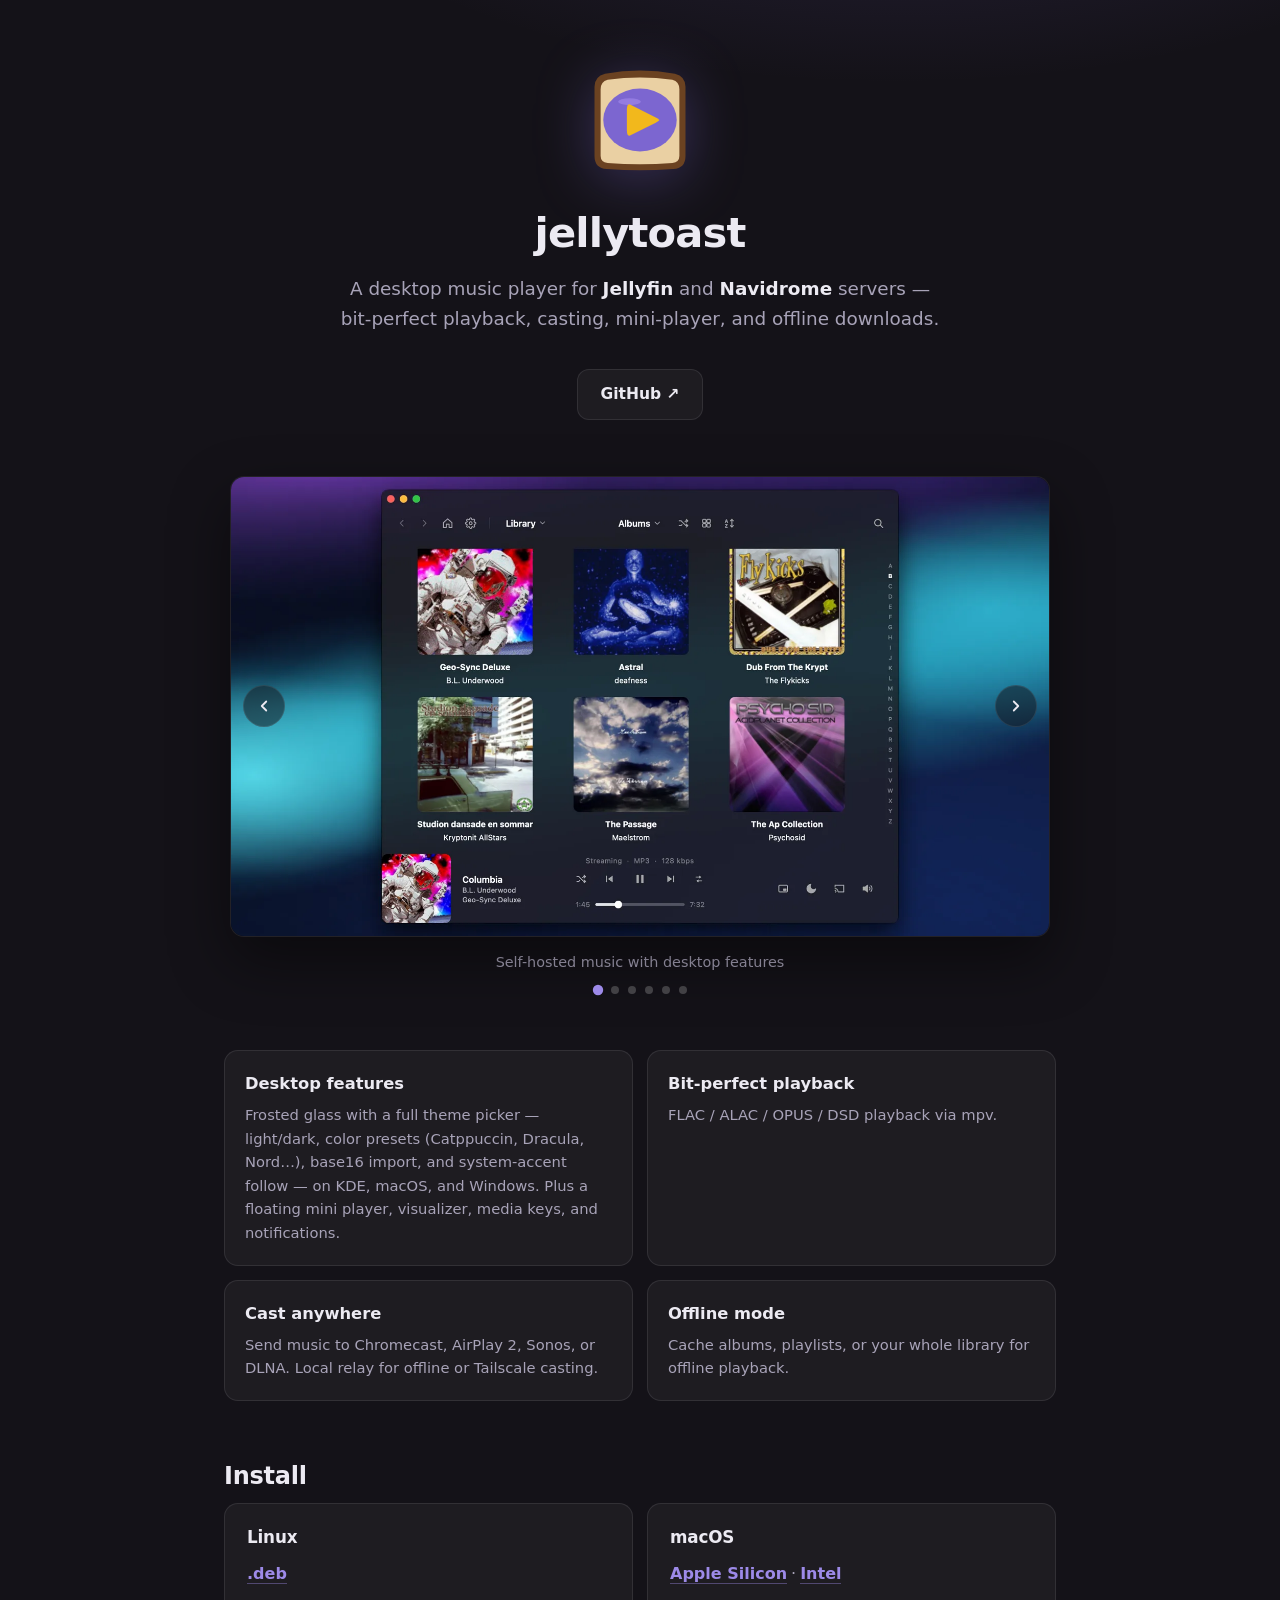
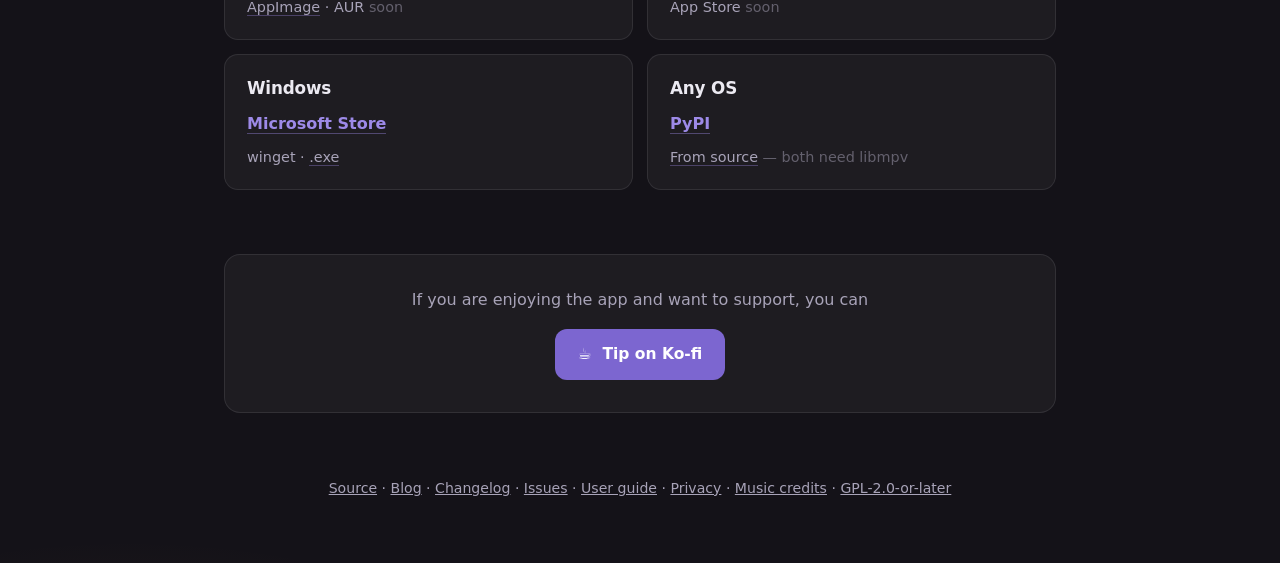
==== jellytoast/index.html @ a0a75c68 "jellytoast carousel: rights-clean 0.1.8 screenshot set Replaces the old real-album-cover shots (the " ====
<!doctype html>
<html lang="en">
<head>
<meta charset="utf-8">
<meta name="viewport" content="width=device-width, initial-scale=1">
<title>jellytoast — a desktop music player for Jellyfin and Navidrome servers</title>
<meta name="description" content="A desktop music player for Jellyfin and Navidrome servers. Bit-perfect playback, casting, mini-player, offline downloads. Linux &amp; Windows. Free &amp; open source.">
<meta property="og:title" content="jellytoast">
<meta property="og:description" content="A desktop music player for Jellyfin and Navidrome servers. Linux &amp; Windows.">
<meta property="og:type" content="website">
<meta property="og:url" content="https://wolfgangwarehaus.com/jellytoast/">
<meta property="og:image" content="https://wolfgangwarehaus.com/jellytoast/now-playing.webp">
<link rel="icon" href="jellytoast.svg" type="image/svg+xml">
<style>
  :root {
    --jelly: #7C66D0;
    --jelly-bright: #9D8AE8;
    --crust: #6B4221;
    --bread: #EAD0A3;
    --bg: #141218;
    --panel: rgba(255,255,255,0.045);
    --panel-border: rgba(255,255,255,0.09);
    --text: #ECEAF2;
    --dim: #A8A3B8;
  }
  * { margin: 0; padding: 0; box-sizing: border-box; }
  body {
    background:
      radial-gradient(1100px 500px at 70% -10%, rgba(124,102,208,0.22), transparent 60%),
      radial-gradient(800px 400px at 10% 110%, rgba(224,164,76,0.10), transparent 60%),
      var(--bg);
    color: var(--text);
    font: 16px/1.6 system-ui, -apple-system, "Segoe UI", Roboto, sans-serif;
    min-height: 100vh;
  }
  .wrap { max-width: 880px; margin: 0 auto; padding: 64px 24px; }
  header { text-align: center; margin-bottom: 56px; }
  header img { width: 112px; height: 112px; filter: drop-shadow(0 8px 28px rgba(124,102,208,0.35)); }
  h1 { font-size: 2.6rem; letter-spacing: -0.02em; margin: 16px 0 8px; }
  .tagline { color: var(--dim); font-size: 1.15rem; max-width: 600px; margin: 0 auto; }
  .tagline b { color: var(--text); font-weight: 600; }

  .dl { display: flex; flex-wrap: wrap; gap: 12px; justify-content: center; margin: 36px 0 10px; }
  .btn {
    display: inline-flex; align-items: center; gap: 8px;
    padding: 12px 22px; border-radius: 12px; text-decoration: none;
    font-weight: 600; font-size: 0.97rem;
    background: var(--panel); border: 1px solid var(--panel-border); color: var(--text);
    transition: border-color .15s, background .15s, transform .15s;
  }
  .btn:hover { border-color: var(--jelly-bright); background: rgba(124,102,208,0.14); transform: translateY(-1px); }
  .btn.primary { background: var(--jelly); border-color: transparent; color: #fff; }
  .btn.primary:hover { background: var(--jelly-bright); }

  /* Screenshot carousel */
  .carousel { margin: 48px auto 0; max-width: 820px; }
  .frame {
    position: relative; width: 100%; aspect-ratio: 16 / 9;
    border-radius: 14px; overflow: hidden; background: #0d0b11;
    border: 1px solid var(--panel-border); box-shadow: 0 24px 60px rgba(0,0,0,0.45);
  }
  .slide {
    position: absolute; inset: 0; width: 100%; height: 100%;
    object-fit: cover; display: block; opacity: 0;
    transition: opacity .5s ease; pointer-events: none;
  }
  .slide.active { opacity: 1; }
  .nav {
    position: absolute; top: 50%; transform: translateY(-50%); z-index: 2;
    width: 42px; height: 42px; border-radius: 50%; cursor: pointer;
    display: flex; align-items: center; justify-content: center;
    font-size: 1.45rem; line-height: 1; color: var(--text); user-select: none;
    background: rgba(20,18,24,0.5); border: 1px solid var(--panel-border);
    backdrop-filter: blur(8px); -webkit-backdrop-filter: blur(8px);
    transition: background .15s, border-color .15s;
  }
  .nav:hover { background: rgba(124,102,208,0.55); border-color: var(--jelly-bright); }
  .nav.prev { left: 12px; }
  .nav.next { right: 12px; }
  /* Geometric SVG chevron — centers perfectly in the circle, unlike the
     ‹ › glyphs whose ink sits off-center in most fonts. display:block drops
     the inline-SVG baseline gap so flex centering is exact. */
  .nav svg { display: block; }
  .caption { text-align: center; color: var(--dim); font-size: 0.9rem; margin-top: 14px; min-height: 1.3em; }
  .dots { display: flex; gap: 9px; justify-content: center; margin-top: 12px; }
  .dot {
    width: 8px; height: 8px; padding: 0; border: 0; border-radius: 50%; cursor: pointer;
    background: rgba(255,255,255,0.22); transition: background .15s, transform .15s;
  }
  .dot:hover { background: rgba(255,255,255,0.42); }
  .dot.active { background: var(--jelly-bright); transform: scale(1.3); }

  .grid { display: grid; grid-template-columns: 1fr 1fr; gap: 14px; margin: 56px 0; }
  .card { background: var(--panel); border: 1px solid var(--panel-border); border-radius: 14px; padding: 20px; }
  .card h3 { font-size: 1.02rem; margin-bottom: 6px; }
  .card p { color: var(--dim); font-size: 0.92rem; }

  /* Install — platform sections, each an accent-dot bullet list */
  .install h3 { font-size: 1.08rem; margin: 30px 0 10px; letter-spacing: -0.01em; }
  .install ul { list-style: none; display: flex; flex-direction: column; gap: 10px; }
  .install li { position: relative; padding-left: 18px; color: var(--dim); font-size: 0.95rem; }
  .install li::before {
    content: ""; position: absolute; left: 2px; top: 0.62em;
    width: 5px; height: 5px; border-radius: 50%; background: var(--jelly-bright);
  }
  .install li b { color: var(--text); font-weight: 600; }
  .install a { color: var(--jelly-bright); text-decoration: none;
    border-bottom: 1px solid rgba(157,138,232,0.4); }
  .install a:hover { border-bottom-color: var(--jelly-bright); }
  /* Install — platform cards, cohesive with the feature grid above */
  .install-grid { display: grid; grid-template-columns: 1fr 1fr; gap: 14px; margin: 8px 0 0; }
  .icard { background: var(--panel); border: 1px solid var(--panel-border);
    border-radius: 14px; padding: 20px 22px; }
  .icard h3 { font-size: 1.05rem; font-weight: 700; color: var(--text);
    margin: 0 0 10px; letter-spacing: -0.01em; }
  .icard .idl { font-size: 1.0rem; font-weight: 600; }
  .icard .idl a { color: var(--jelly-bright); text-decoration: none; }
  .icard .idl a:hover { text-decoration: underline; }
  .icard .idl .sep { color: var(--dim); font-weight: 400; margin: 0 4px; }
  .icard .ialt { margin: 9px 0 0; color: var(--dim); font-size: 0.9rem; }
  .icard .ialt a { color: var(--dim); text-decoration: none;
    border-bottom: 1px solid rgba(157,138,232,0.35); }
  .icard .ialt a:hover { color: var(--text); }
  .icard .muted { opacity: 0.5; }
  @media (max-width: 560px) { .install-grid { grid-template-columns: 1fr; } }
  code {
    background: rgba(255,255,255,0.07); border-radius: 6px; padding: 2px 7px;
    font: 0.88em ui-monospace, "Cascadia Code", monospace; color: var(--jelly-bright);
  }
  h2 { font-size: 1.5rem; margin: 56px 0 8px; letter-spacing: -0.01em; }

  .kofi { text-align: center; margin: 64px 0 0; padding: 32px; background: var(--panel);
          border: 1px solid var(--panel-border); border-radius: 16px; }
  .kofi p { color: var(--dim); margin-bottom: 16px; }

  footer { margin-top: 64px; text-align: center; color: var(--dim); font-size: 0.88rem; }
  footer a { color: var(--dim); }
  footer a:hover { color: var(--text); }

  @media (max-width: 560px) {
    .grid { grid-template-columns: 1fr; }
    .nav { width: 36px; height: 36px; font-size: 1.25rem; }
    /* Let the long, unbreakable apt command wrap instead of pushing the
       page wider than the phone viewport. */
    .install code { overflow-wrap: anywhere; }
  }
</style>
</head>
<body>
<div class="wrap">

  <header>
    <img src="jellytoast.svg" alt="jellytoast logo — toast with a jelly blob">
    <h1>jellytoast</h1>
    <p class="tagline">A desktop music player for <b>Jellyfin</b> and
    <b>Navidrome</b> servers —<br>bit-perfect playback, casting, mini-player,
    and offline downloads.</p>

    <div class="dl">
      <a class="btn" href="https://github.com/wolfgangwarehaus/jellytoast">GitHub&nbsp;↗</a>
    </div>
  </header>

  <div class="carousel" id="shots" aria-roledescription="carousel" aria-label="jellytoast screenshots">
    <div class="frame">
      <img class="slide active" src="library.webp"         width="1600" height="1000" alt="Music library — album grid over frosted glass with an A–Z jump rail">
      <img class="slide"         src="now-playing.webp"     width="1600" height="1000" alt="Now Playing view — album art, track list and live visualizer">
      <img class="slide"         src="theme-picker.webp"    width="1600" height="1000" alt="Theme picker — built-in color families with live palette previews">
      <img class="slide"         src="smart-playlists.webp" width="1600" height="1000" alt="Smart playlist editor — rules with a live match preview">
      <img class="slide"         src="cast.webp"            width="1600" height="1000" alt="Cast menu — Chromecast, AirPlay, DLNA and Sonos receivers">
      <img class="slide"         src="mini-expanded.webp"   width="1600" height="1000" alt="Floating mini player — album-art view">
      <button class="nav prev" type="button" aria-label="Previous screenshot"><svg viewBox="0 0 24 24" width="18" height="18" fill="none" stroke="currentColor" stroke-width="2.4" stroke-linecap="round" stroke-linejoin="round" aria-hidden="true"><polyline points="15 18 9 12 15 6"/></svg></button>
      <button class="nav next" type="button" aria-label="Next screenshot"><svg viewBox="0 0 24 24" width="18" height="18" fill="none" stroke="currentColor" stroke-width="2.4" stroke-linecap="round" stroke-linejoin="round" aria-hidden="true"><polyline points="9 18 15 12 9 6"/></svg></button>
    </div>
    <p class="caption" id="cap">Self-hosted music with desktop features</p>
    <div class="dots" id="dots" role="tablist" aria-label="Choose screenshot"></div>
  </div>

  <div class="grid">
    <div class="card"><h3>Desktop features</h3>
      <p>Frosted glass with a full theme picker &mdash; light/dark, color presets (Catppuccin, Dracula, Nord&hellip;), base16 import, and system-accent follow &mdash; on KDE, macOS, and Windows. Plus a floating mini player, visualizer, media keys, and notifications.</p></div>
    <div class="card"><h3>Bit-perfect playback</h3>
      <p>FLAC / ALAC / OPUS / DSD playback via mpv.</p></div>
    <div class="card"><h3>Cast anywhere</h3>
      <p>Send music to Chromecast, AirPlay&nbsp;2, Sonos, or DLNA. Local relay for offline or Tailscale casting.</p></div>
    <div class="card"><h3>Offline mode</h3>
      <p>Cache albums, playlists, or your whole library for offline playback.</p></div>
  </div>

  <h2>Install</h2>
  <div class="install">
    <div class="install-grid">
      <div class="icard">
        <h3>Linux</h3>
        <div class="idl"><a id="dl-deb2" href="https://github.com/wolfgangwarehaus/jellytoast/releases/latest">.deb</a></div>
        <p class="ialt"><a id="dl-appimage" href="https://github.com/wolfgangwarehaus/jellytoast/releases/latest">AppImage</a> · AUR <span class="muted">soon</span></p>
      </div>
      <div class="icard">
        <h3>macOS</h3>
        <div class="idl"><a id="dl-dmg" href="https://github.com/wolfgangwarehaus/jellytoast/releases/latest">Apple Silicon</a><span class="sep">·</span><a href="https://github.com/wolfgangwarehaus/jellytoast/releases/latest">Intel</a></div>
        <p class="ialt">App Store <span class="muted">soon</span></p>
      </div>
      <div class="icard">
        <h3>Windows</h3>
        <div class="idl"><a href="https://apps.microsoft.com/detail/9PNLTPXGHN79">Microsoft Store</a></div>
        <p class="ialt">winget · <a id="dl-win2" href="https://github.com/wolfgangwarehaus/jellytoast/releases/latest">.exe</a></p>
      </div>
      <div class="icard">
        <h3>Any OS</h3>
        <div class="idl"><a href="https://pypi.org/project/jellytoast/">PyPI</a></div>
        <p class="ialt"><a href="https://github.com/wolfgangwarehaus/jellytoast">From source</a> <span class="muted">— both need libmpv</span></p>
      </div>
    </div>
  </div>

  <div class="kofi">
    <p>If you are enjoying the app and want to support, you can</p>
    <a class="btn primary" href="https://ko-fi.com/wolfgangwarehaus">☕&nbsp; Tip on Ko-fi</a>
  </div>

  <footer>
    <a href="https://github.com/wolfgangwarehaus/jellytoast">Source</a> ·
    <a href="blog/">Blog</a> ·
    <a href="https://github.com/wolfgangwarehaus/jellytoast/blob/main/CHANGELOG.md">Changelog</a> ·
    <a href="https://github.com/wolfgangwarehaus/jellytoast/issues">Issues</a> ·
    <a href="https://github.com/wolfgangwarehaus/jellytoast/blob/main/docs/user_guide.md">User guide</a> ·
    <a href="privacy.html">Privacy</a> ·
    <a href="credits.html">Music credits</a> ·
    <a href="https://github.com/wolfgangwarehaus/jellytoast/blob/main/LICENSE">GPL-2.0-or-later</a>
  </footer>
</div>

<script>
  // Screenshot carousel: crossfade slides, prev/next + dots, autoplay
  // (paused on hover). Degrades to the first slide if JS is disabled.
  (function () {
    const root = document.getElementById("shots");
    if (!root) return;
    const slides = Array.prototype.slice.call(root.querySelectorAll(".slide"));
    const dotsBox = document.getElementById("dots");
    const cap = document.getElementById("cap");
    const captions = [
      "Self-hosted music with desktop features",
      "Now playing — live visualizer",
      "Themes — Catppuccin to Tokyo Night, or bring your own",
      "Smart playlists with live preview",
      "Cast to Chromecast, AirPlay 2, DLNA & Sonos",
      "Mini player — album-art view",
    ];
    let i = 0, timer;
    const dots = slides.map(function (_, n) {
      const b = document.createElement("button");
      b.className = "dot" + (n === 0 ? " active" : "");
      b.type = "button";
      b.setAttribute("aria-label", "Screenshot " + (n + 1));
      b.addEventListener("click", function () { show(n); restart(); });
      dotsBox.appendChild(b);
      return b;
    });
    function show(n) {
      i = (n + slides.length) % slides.length;
      slides.forEach(function (s, k) { s.classList.toggle("active", k === i); });
      dots.forEach(function (d, k) { d.classList.toggle("active", k === i); });
      cap.textContent = captions[i] || "";
    }
    function restart() { clearInterval(timer); timer = setInterval(function () { show(i + 1); }, 5000); }
    root.querySelector(".next").addEventListener("click", function () { show(i + 1); restart(); });
    root.querySelector(".prev").addEventListener("click", function () { show(i - 1); restart(); });
    root.addEventListener("mouseenter", function () { clearInterval(timer); });
    root.addEventListener("mouseleave", restart);
    restart();
  })();

  // Progressive enhancement: point the buttons at the exact latest
  // assets. Falls back to the releases page if the API is unreachable.
  fetch("https://api.github.com/repos/wolfgangwarehaus/jellytoast/releases/latest")
    .then(r => r.ok ? r.json() : null)
    .then(rel => {
      if (!rel || !rel.assets) return;
      const find = re => rel.assets.find(a => re.test(a.name));
      const wire = (ids, re) => {
        const a = find(re);
        if (a) ids.forEach(id => document.getElementById(id).href = a.browser_download_url);
      };
      wire(["dl-win2"], /windows-x64-setup\.exe$/);
      wire(["dl-deb2"], /_amd64\.deb$/);
      wire(["dl-appimage"], /\.AppImage$/);
      wire(["dl-dmg"], /-macos\.dmg$/);
    })
    .catch(() => {});
</script>
</body>
</html>
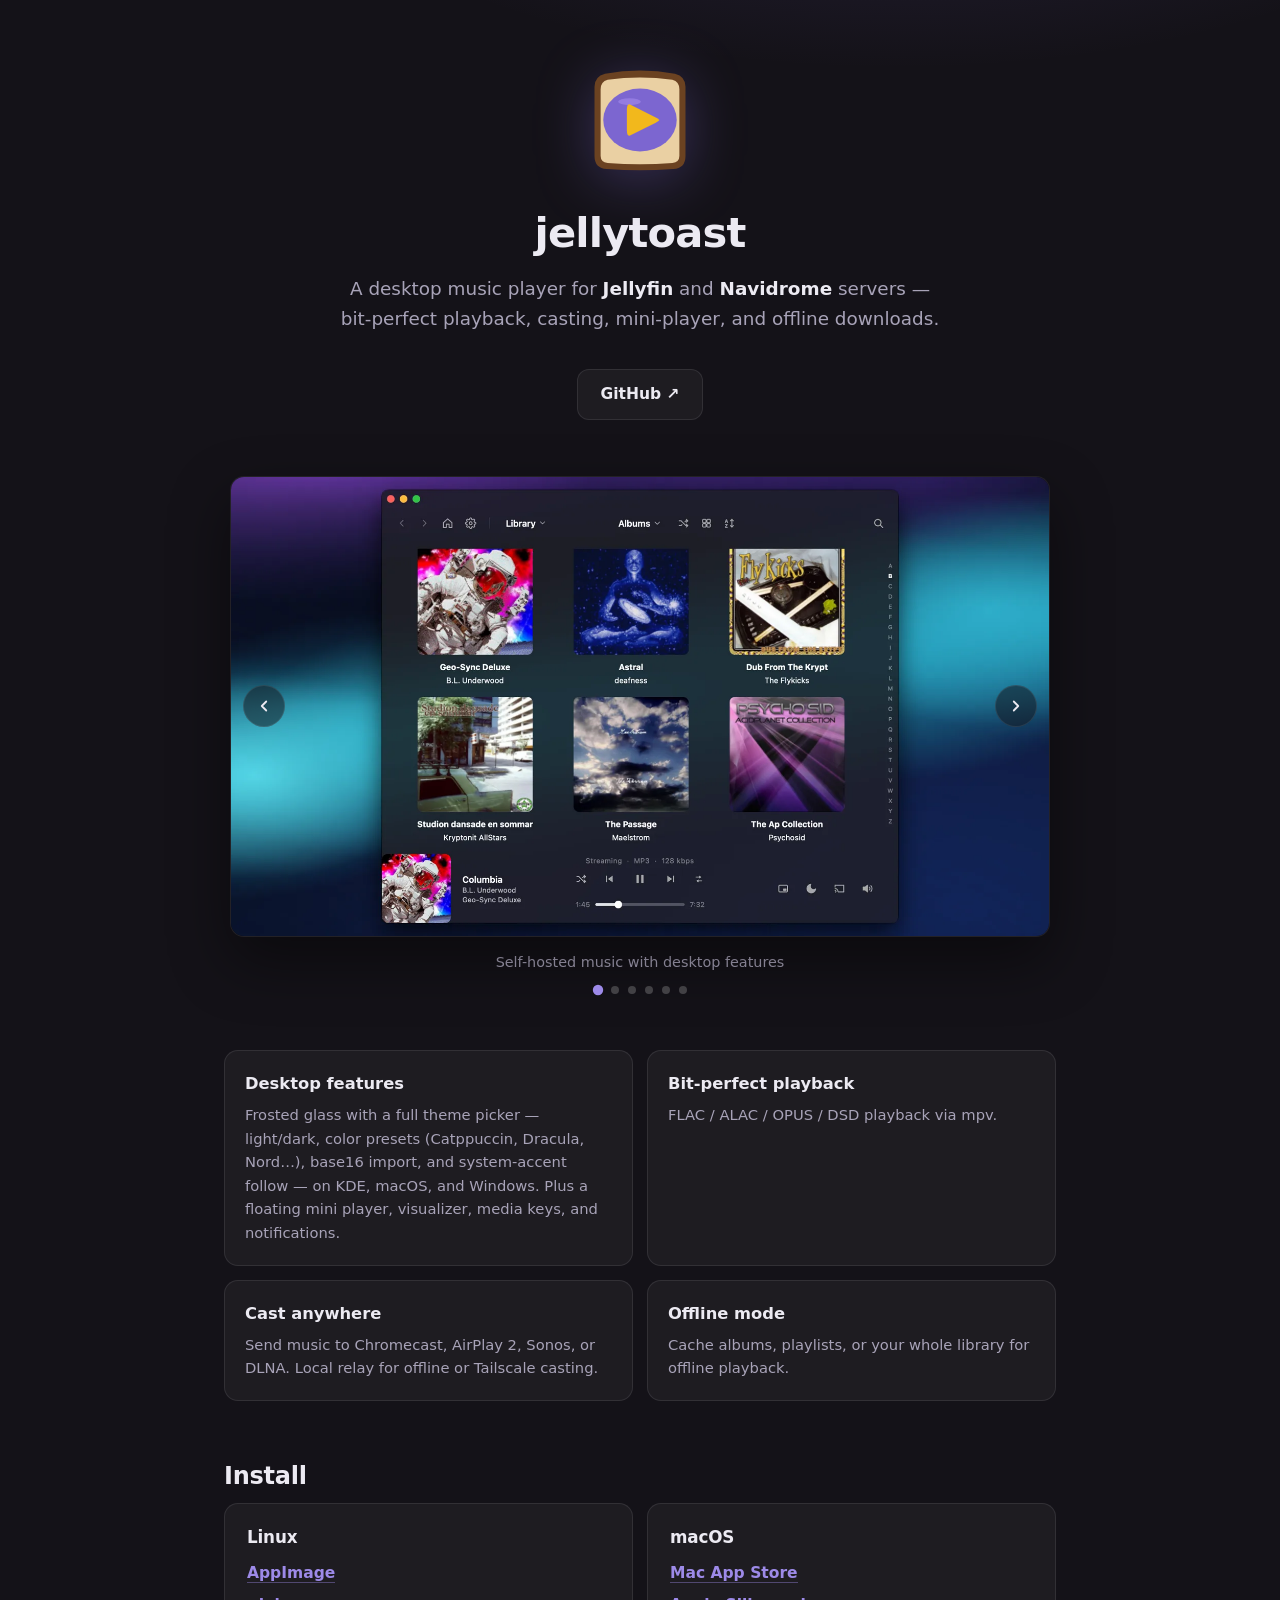
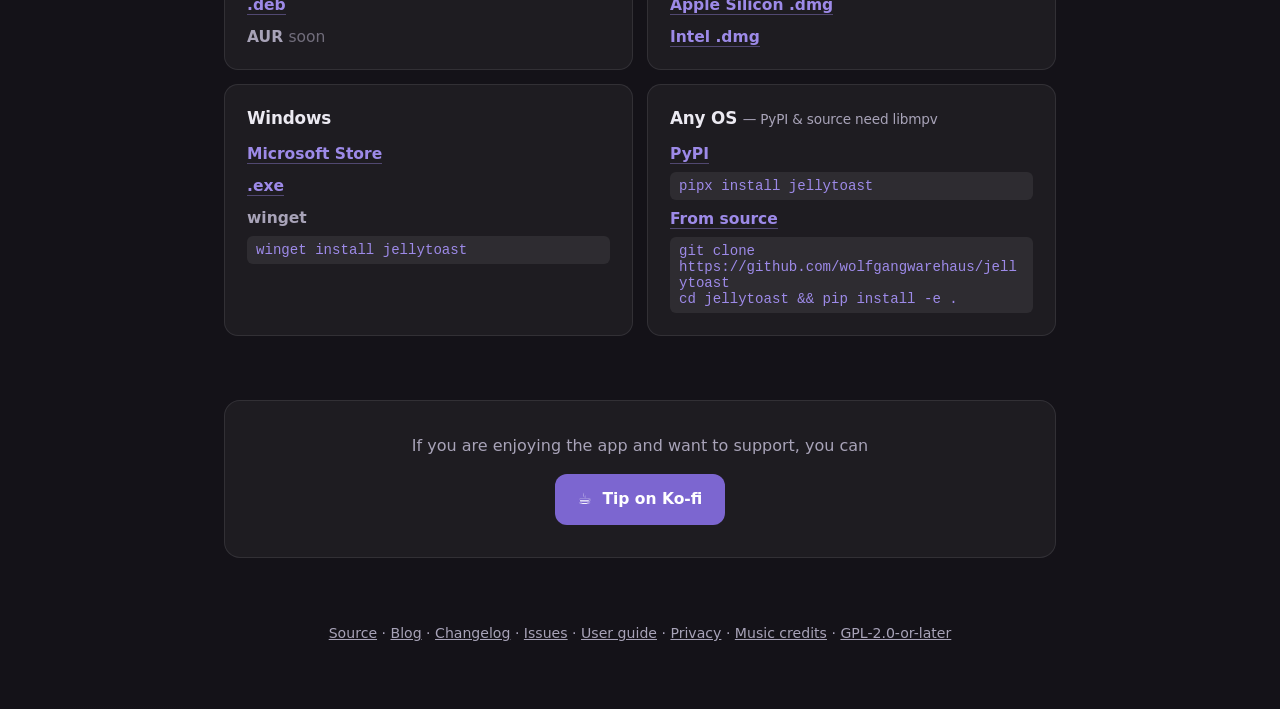
==== commit c66a0ced: "jellytoast install section: uniform links, per-channel commands, Mac App Store Every install link no" ====
--- a/jellytoast/index.html
+++ b/jellytoast/index.html
@@ -113,15 +113,16 @@
     border-radius: 14px; padding: 20px 22px; }
   .icard h3 { font-size: 1.05rem; font-weight: 700; color: var(--text);
     margin: 0 0 10px; letter-spacing: -0.01em; }
-  .icard .idl { font-size: 1.0rem; font-weight: 600; }
-  .icard .idl a { color: var(--jelly-bright); text-decoration: none; }
-  .icard .idl a:hover { text-decoration: underline; }
-  .icard .idl .sep { color: var(--dim); font-weight: 400; margin: 0 4px; }
-  .icard .ialt { margin: 9px 0 0; color: var(--dim); font-size: 0.9rem; }
-  .icard .ialt a { color: var(--dim); text-decoration: none;
-    border-bottom: 1px solid rgba(157,138,232,0.35); }
-  .icard .ialt a:hover { color: var(--text); }
-  .icard .muted { opacity: 0.5; }
+  /* Every install link carries the same weight + color — no first-class /
+     second-class split within a card. */
+  .icard .irow { margin: 7px 0 0; font-size: 0.97rem; font-weight: 600;
+    color: var(--dim); }
+  .icard .irow a { color: var(--jelly-bright); text-decoration: none; }
+  .icard .irow a:hover { text-decoration: underline; }
+  .icard .muted { color: var(--dim); font-weight: 400; opacity: 0.6; }
+  .icard .note { color: var(--dim); font-weight: 400; font-size: 0.85rem; }
+  .icard code { display: block; margin: 5px 0 2px; padding: 6px 9px;
+    font-weight: 400; overflow-wrap: anywhere; white-space: pre-wrap; }
   @media (max-width: 560px) { .install-grid { grid-template-columns: 1fr; } }
   code {
     background: rgba(255,255,255,0.07); border-radius: 6px; padding: 2px 7px;
@@ -192,23 +193,30 @@
     <div class="install-grid">
       <div class="icard">
         <h3>Linux</h3>
-        <div class="idl"><a id="dl-deb2" href="https://github.com/wolfgangwarehaus/jellytoast/releases/latest">.deb</a></div>
-        <p class="ialt"><a id="dl-appimage" href="https://github.com/wolfgangwarehaus/jellytoast/releases/latest">AppImage</a> · AUR <span class="muted">soon</span></p>
+        <p class="irow"><a id="dl-appimage" href="https://github.com/wolfgangwarehaus/jellytoast/releases/latest">AppImage</a></p>
+        <p class="irow"><a id="dl-deb2" href="https://github.com/wolfgangwarehaus/jellytoast/releases/latest">.deb</a></p>
+        <p class="irow">AUR <span class="muted">soon</span></p>
       </div>
       <div class="icard">
         <h3>macOS</h3>
-        <div class="idl"><a id="dl-dmg" href="https://github.com/wolfgangwarehaus/jellytoast/releases/latest">Apple Silicon</a><span class="sep">·</span><a href="https://github.com/wolfgangwarehaus/jellytoast/releases/latest">Intel</a></div>
-        <p class="ialt">App Store <span class="muted">soon</span></p>
+        <p class="irow"><a href="https://apps.apple.com/app/id6784370624">Mac App Store</a></p>
+        <p class="irow"><a id="dl-dmg-arm" href="https://github.com/wolfgangwarehaus/jellytoast/releases/latest">Apple Silicon .dmg</a></p>
+        <p class="irow"><a id="dl-dmg-intel" href="https://github.com/wolfgangwarehaus/jellytoast/releases/latest">Intel .dmg</a></p>
       </div>
       <div class="icard">
         <h3>Windows</h3>
-        <div class="idl"><a href="https://apps.microsoft.com/detail/9PNLTPXGHN79">Microsoft Store</a></div>
-        <p class="ialt">winget · <a id="dl-win2" href="https://github.com/wolfgangwarehaus/jellytoast/releases/latest">.exe</a></p>
+        <p class="irow"><a href="https://apps.microsoft.com/detail/9PNLTPXGHN79">Microsoft Store</a></p>
+        <p class="irow"><a id="dl-win2" href="https://github.com/wolfgangwarehaus/jellytoast/releases/latest">.exe</a></p>
+        <p class="irow">winget</p>
+        <code>winget install jellytoast</code>
       </div>
       <div class="icard">
-        <h3>Any OS</h3>
-        <div class="idl"><a href="https://pypi.org/project/jellytoast/">PyPI</a></div>
-        <p class="ialt"><a href="https://github.com/wolfgangwarehaus/jellytoast">From source</a> <span class="muted">— both need libmpv</span></p>
+        <h3>Any OS <span class="note">— PyPI &amp; source need libmpv</span></h3>
+        <p class="irow"><a href="https://pypi.org/project/jellytoast/">PyPI</a></p>
+        <code>pipx install jellytoast</code>
+        <p class="irow"><a href="https://github.com/wolfgangwarehaus/jellytoast">From source</a></p>
+        <code>git clone https://github.com/wolfgangwarehaus/jellytoast
+cd jellytoast &amp;&amp; pip install -e .</code>
       </div>
     </div>
   </div>
@@ -285,7 +293,8 @@
       wire(["dl-win2"], /windows-x64-setup\.exe$/);
       wire(["dl-deb2"], /_amd64\.deb$/);
       wire(["dl-appimage"], /\.AppImage$/);
-      wire(["dl-dmg"], /-macos\.dmg$/);
+      wire(["dl-dmg-arm"], /-macos-arm64\.dmg$/);
+      wire(["dl-dmg-intel"], /-macos-x86_64\.dmg$/);
     })
     .catch(() => {});
 </script>
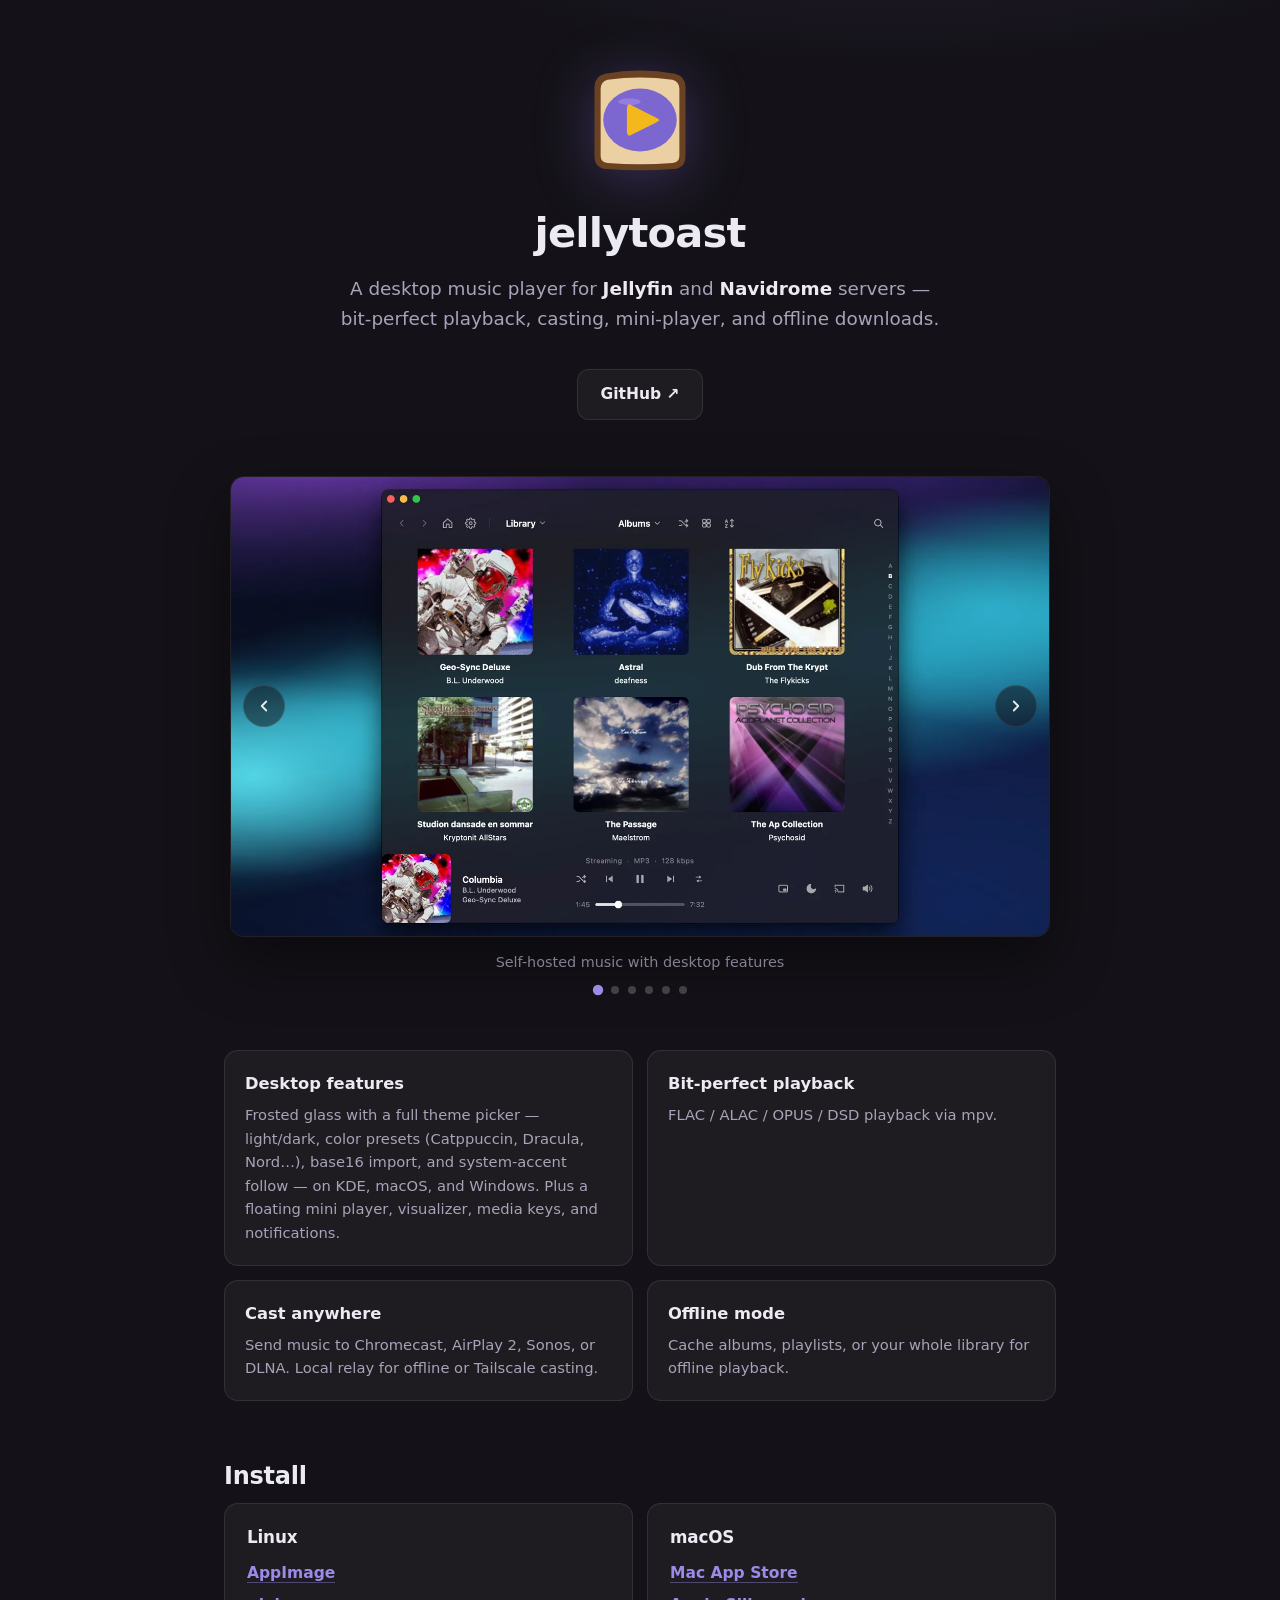
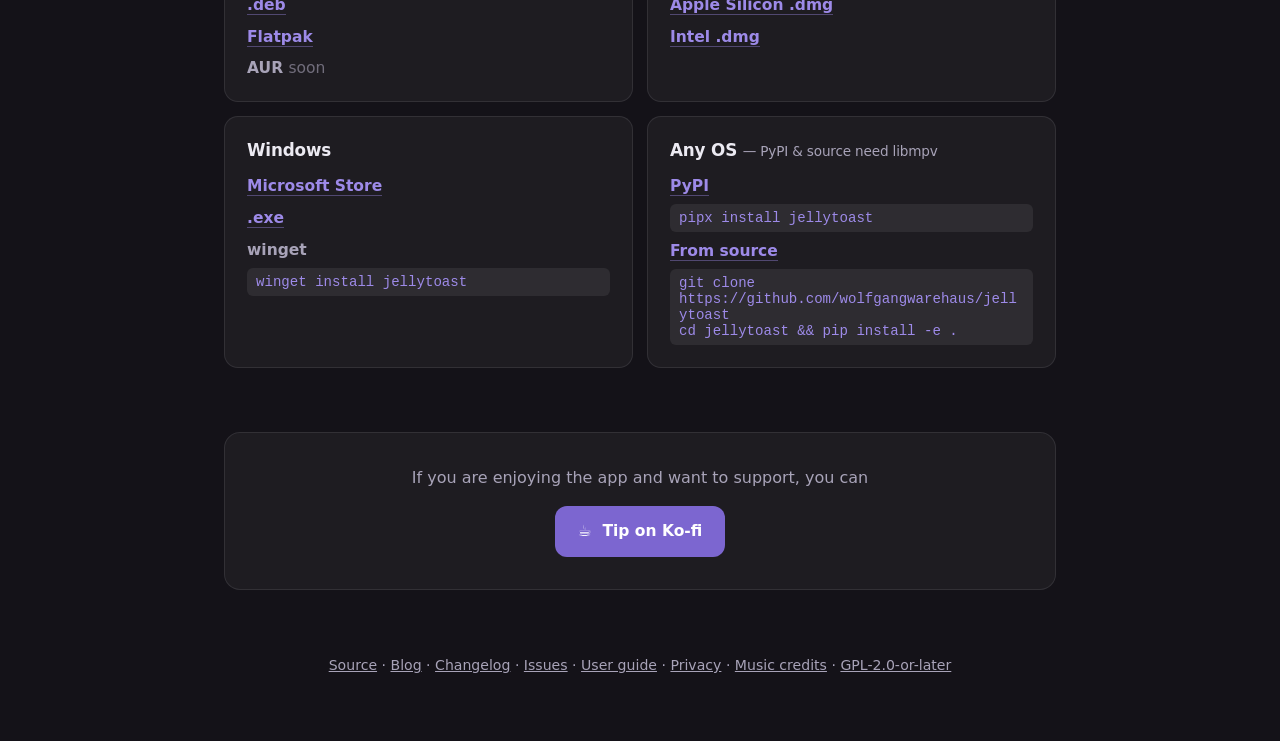
==== commit eb2849cc: "jellytoast install: Flatpak row (self-distributed bundle)" ====
--- a/jellytoast/index.html
+++ b/jellytoast/index.html
@@ -195,6 +195,7 @@
         <h3>Linux</h3>
         <p class="irow"><a id="dl-appimage" href="https://github.com/wolfgangwarehaus/jellytoast/releases/latest">AppImage</a></p>
         <p class="irow"><a id="dl-deb2" href="https://github.com/wolfgangwarehaus/jellytoast/releases/latest">.deb</a></p>
+        <p class="irow"><a id="dl-flatpak" href="https://github.com/wolfgangwarehaus/jellytoast/releases/latest">Flatpak</a></p>
         <p class="irow">AUR <span class="muted">soon</span></p>
       </div>
       <div class="icard">
@@ -293,6 +294,7 @@
       wire(["dl-win2"], /windows-x64-setup\.exe$/);
       wire(["dl-deb2"], /_amd64\.deb$/);
       wire(["dl-appimage"], /\.AppImage$/);
+      wire(["dl-flatpak"], /\.flatpak$/);
       wire(["dl-dmg-arm"], /-macos-arm64\.dmg$/);
       wire(["dl-dmg-intel"], /-macos-x86_64\.dmg$/);
     })
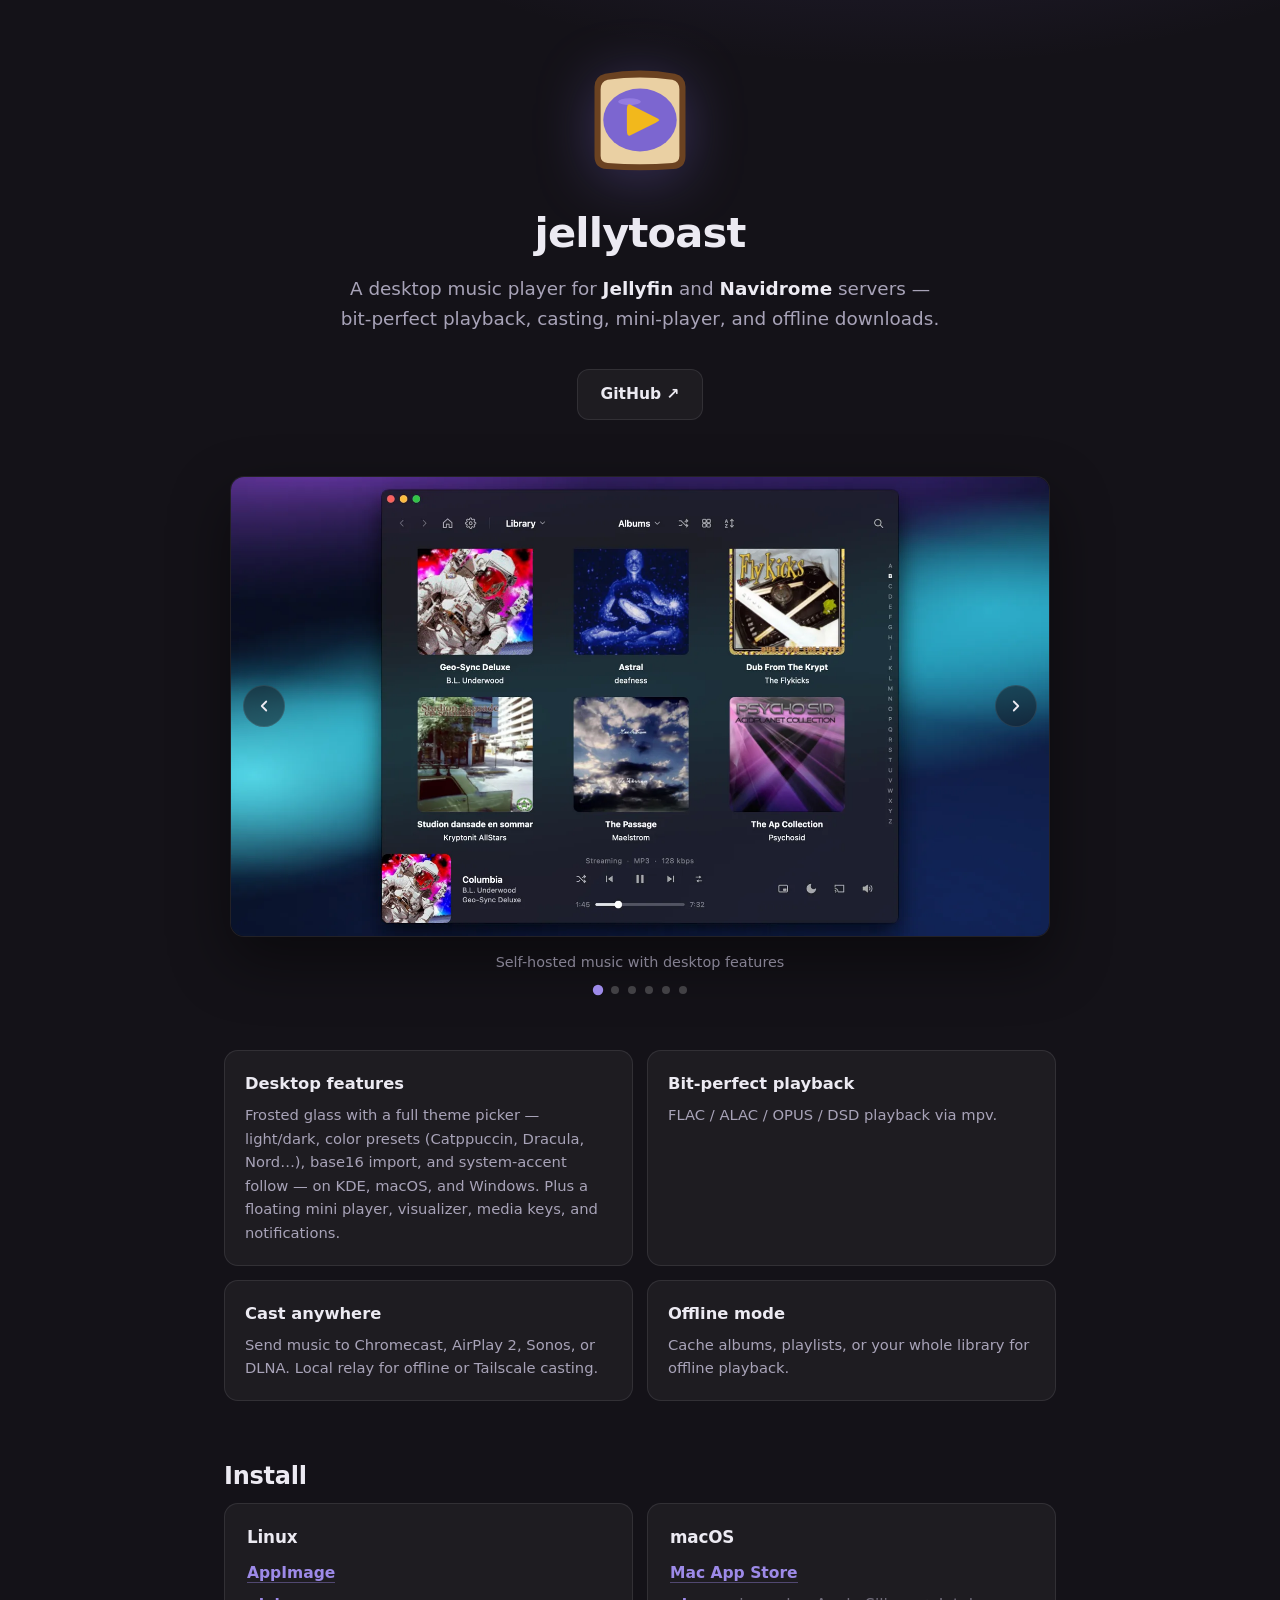
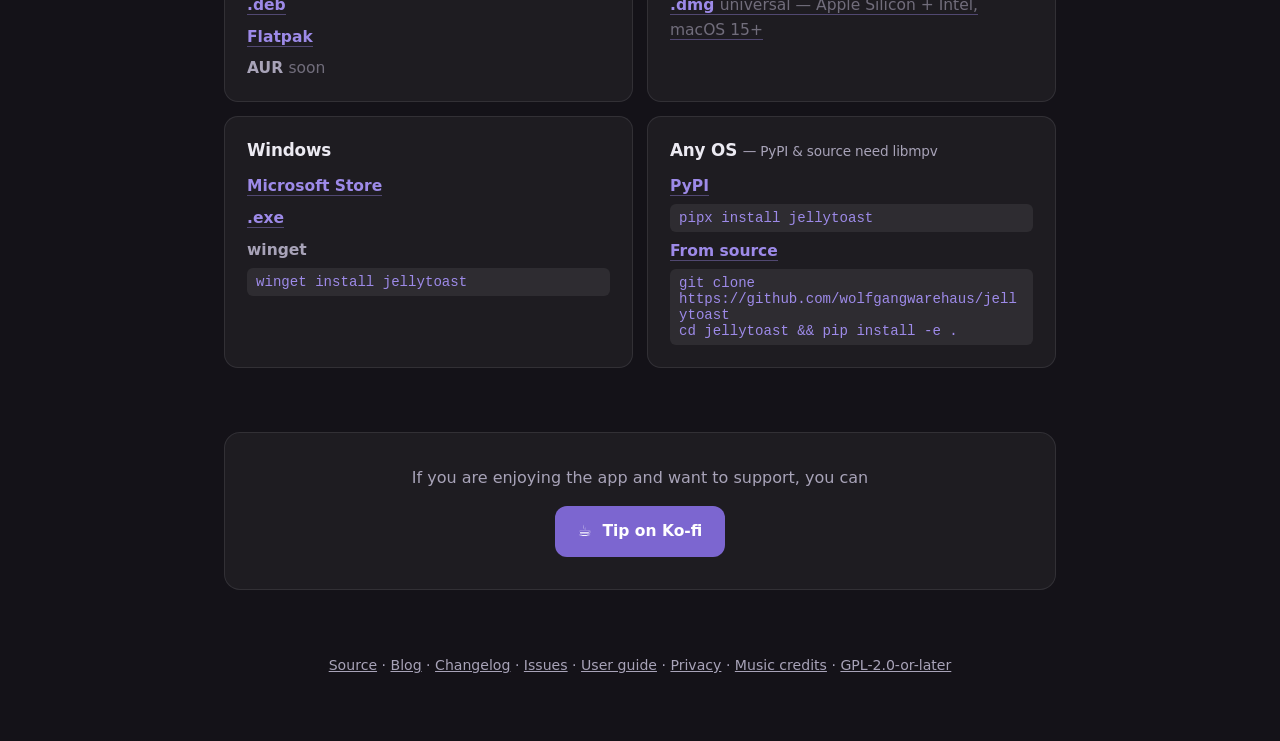
==== commit cc49ff6a: "jellytoast install: one universal macOS .dmg + dual-arch Windows .exe (0.2.0) One Mac row instead of" ====
--- a/jellytoast/index.html
+++ b/jellytoast/index.html
@@ -201,8 +201,7 @@
       <div class="icard">
         <h3>macOS</h3>
         <p class="irow"><a href="https://apps.apple.com/app/id6784370624">Mac App Store</a></p>
-        <p class="irow"><a id="dl-dmg-arm" href="https://github.com/wolfgangwarehaus/jellytoast/releases/latest">Apple Silicon .dmg</a></p>
-        <p class="irow"><a id="dl-dmg-intel" href="https://github.com/wolfgangwarehaus/jellytoast/releases/latest">Intel .dmg</a></p>
+        <p class="irow"><a id="dl-dmg" href="https://github.com/wolfgangwarehaus/jellytoast/releases/latest">.dmg <span class="muted">universal — Apple Silicon + Intel, macOS 15+</span></a></p>
       </div>
       <div class="icard">
         <h3>Windows</h3>
@@ -291,12 +290,11 @@
         const a = find(re);
         if (a) ids.forEach(id => document.getElementById(id).href = a.browser_download_url);
       };
-      wire(["dl-win2"], /windows-x64-setup\.exe$/);
+      wire(["dl-win2"], /-windows-setup\.exe$|windows-x64-setup\.exe$/);
       wire(["dl-deb2"], /_amd64\.deb$/);
       wire(["dl-appimage"], /\.AppImage$/);
       wire(["dl-flatpak"], /\.flatpak$/);
-      wire(["dl-dmg-arm"], /-macos-arm64\.dmg$/);
-      wire(["dl-dmg-intel"], /-macos-x86_64\.dmg$/);
+      wire(["dl-dmg"], /-macos-universal\.dmg$|-macos-arm64\.dmg$/);
     })
     .catch(() => {});
 </script>
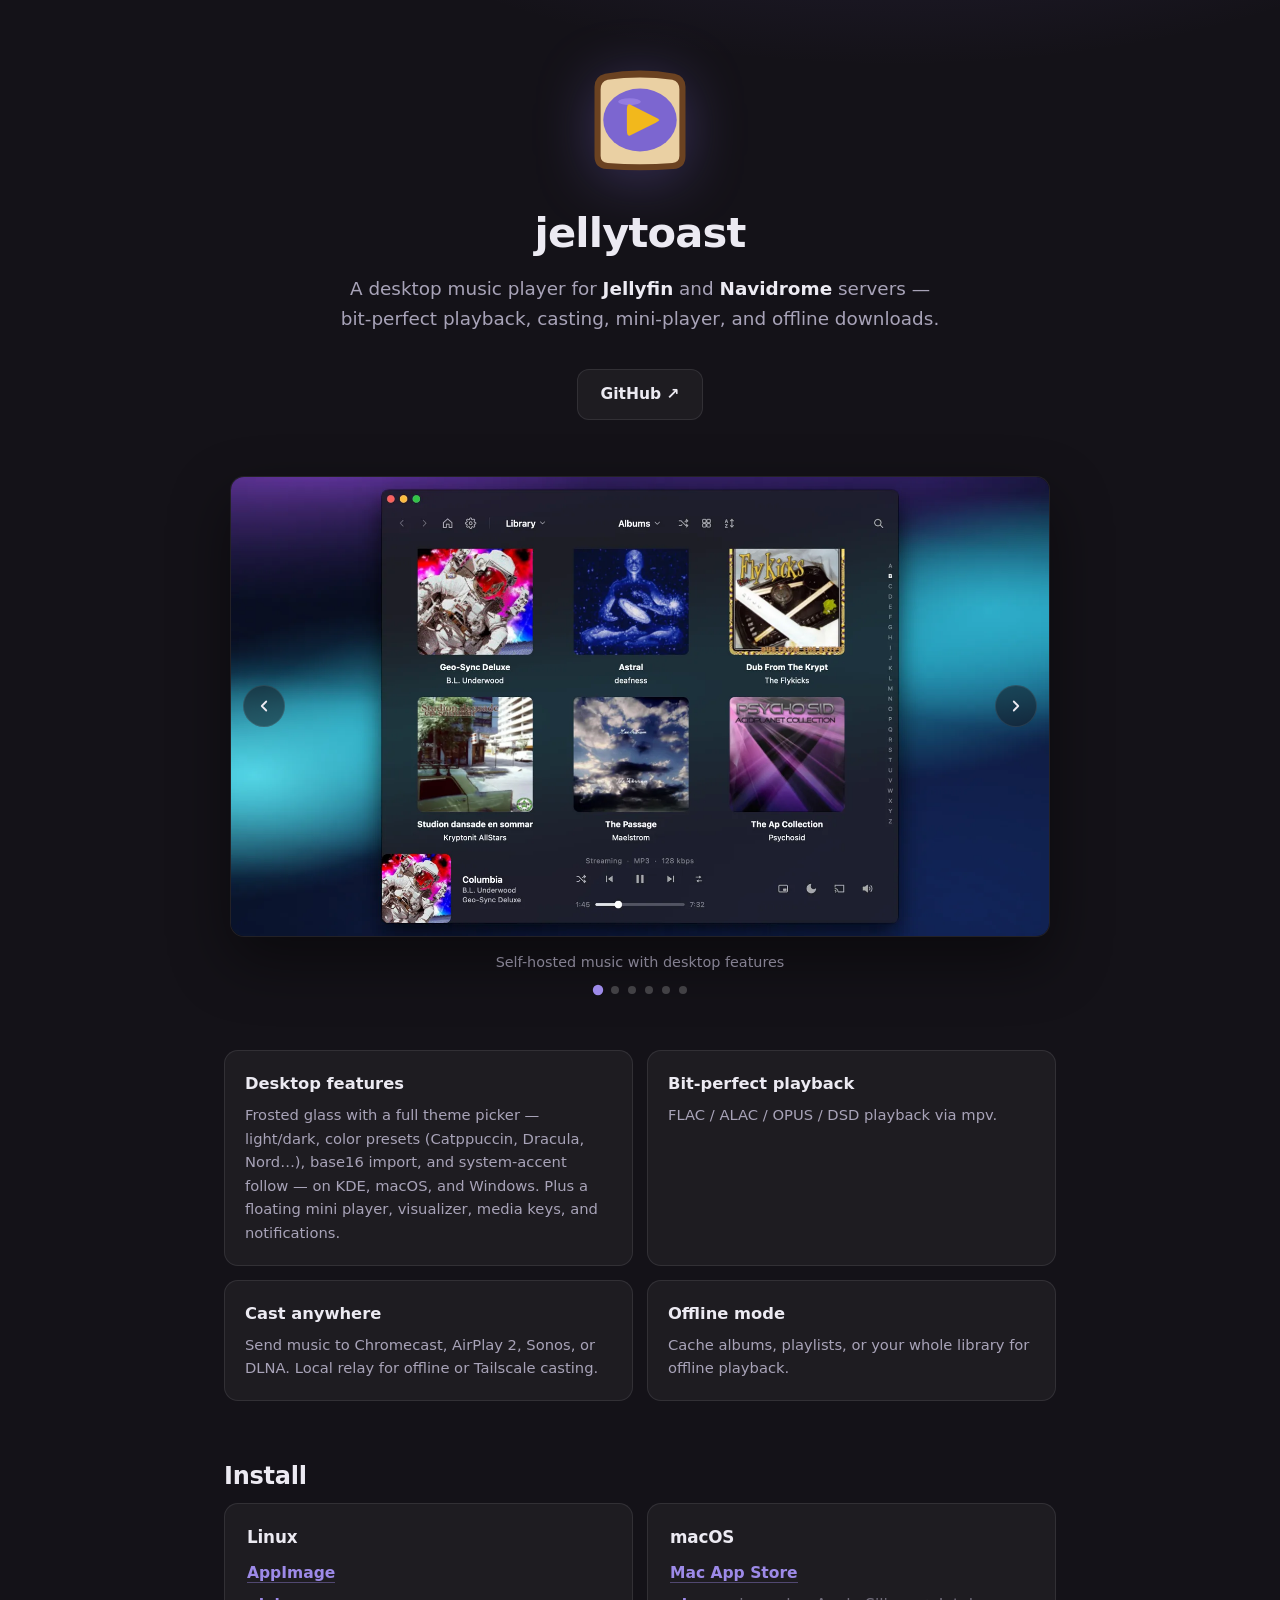
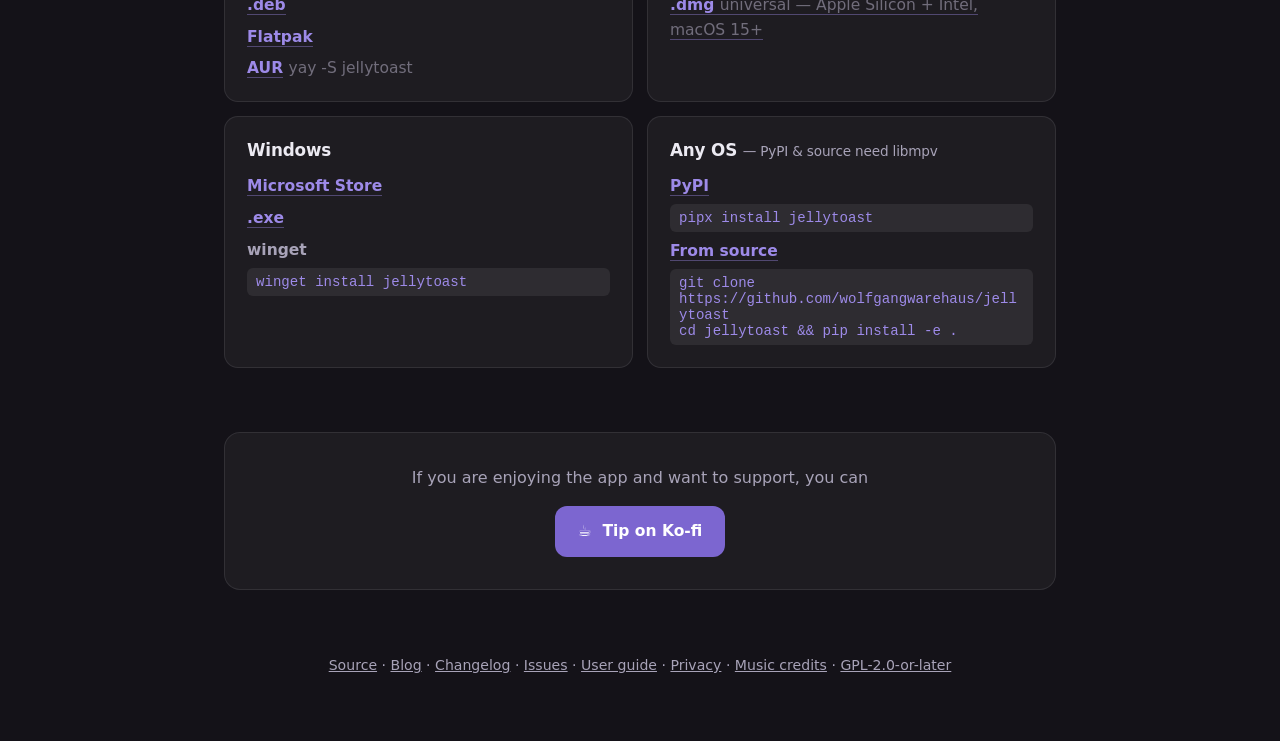
==== commit e6667272: "jellytoast: AUR is live — link it in the Linux install card" ====
--- a/jellytoast/index.html
+++ b/jellytoast/index.html
@@ -196,7 +196,7 @@
         <p class="irow"><a id="dl-appimage" href="https://github.com/wolfgangwarehaus/jellytoast/releases/latest">AppImage</a></p>
         <p class="irow"><a id="dl-deb2" href="https://github.com/wolfgangwarehaus/jellytoast/releases/latest">.deb</a></p>
         <p class="irow"><a id="dl-flatpak" href="https://github.com/wolfgangwarehaus/jellytoast/releases/latest">Flatpak</a></p>
-        <p class="irow">AUR <span class="muted">soon</span></p>
+        <p class="irow"><a href="https://aur.archlinux.org/packages/jellytoast">AUR</a> <span class="muted">yay -S jellytoast</span></p>
       </div>
       <div class="icard">
         <h3>macOS</h3>
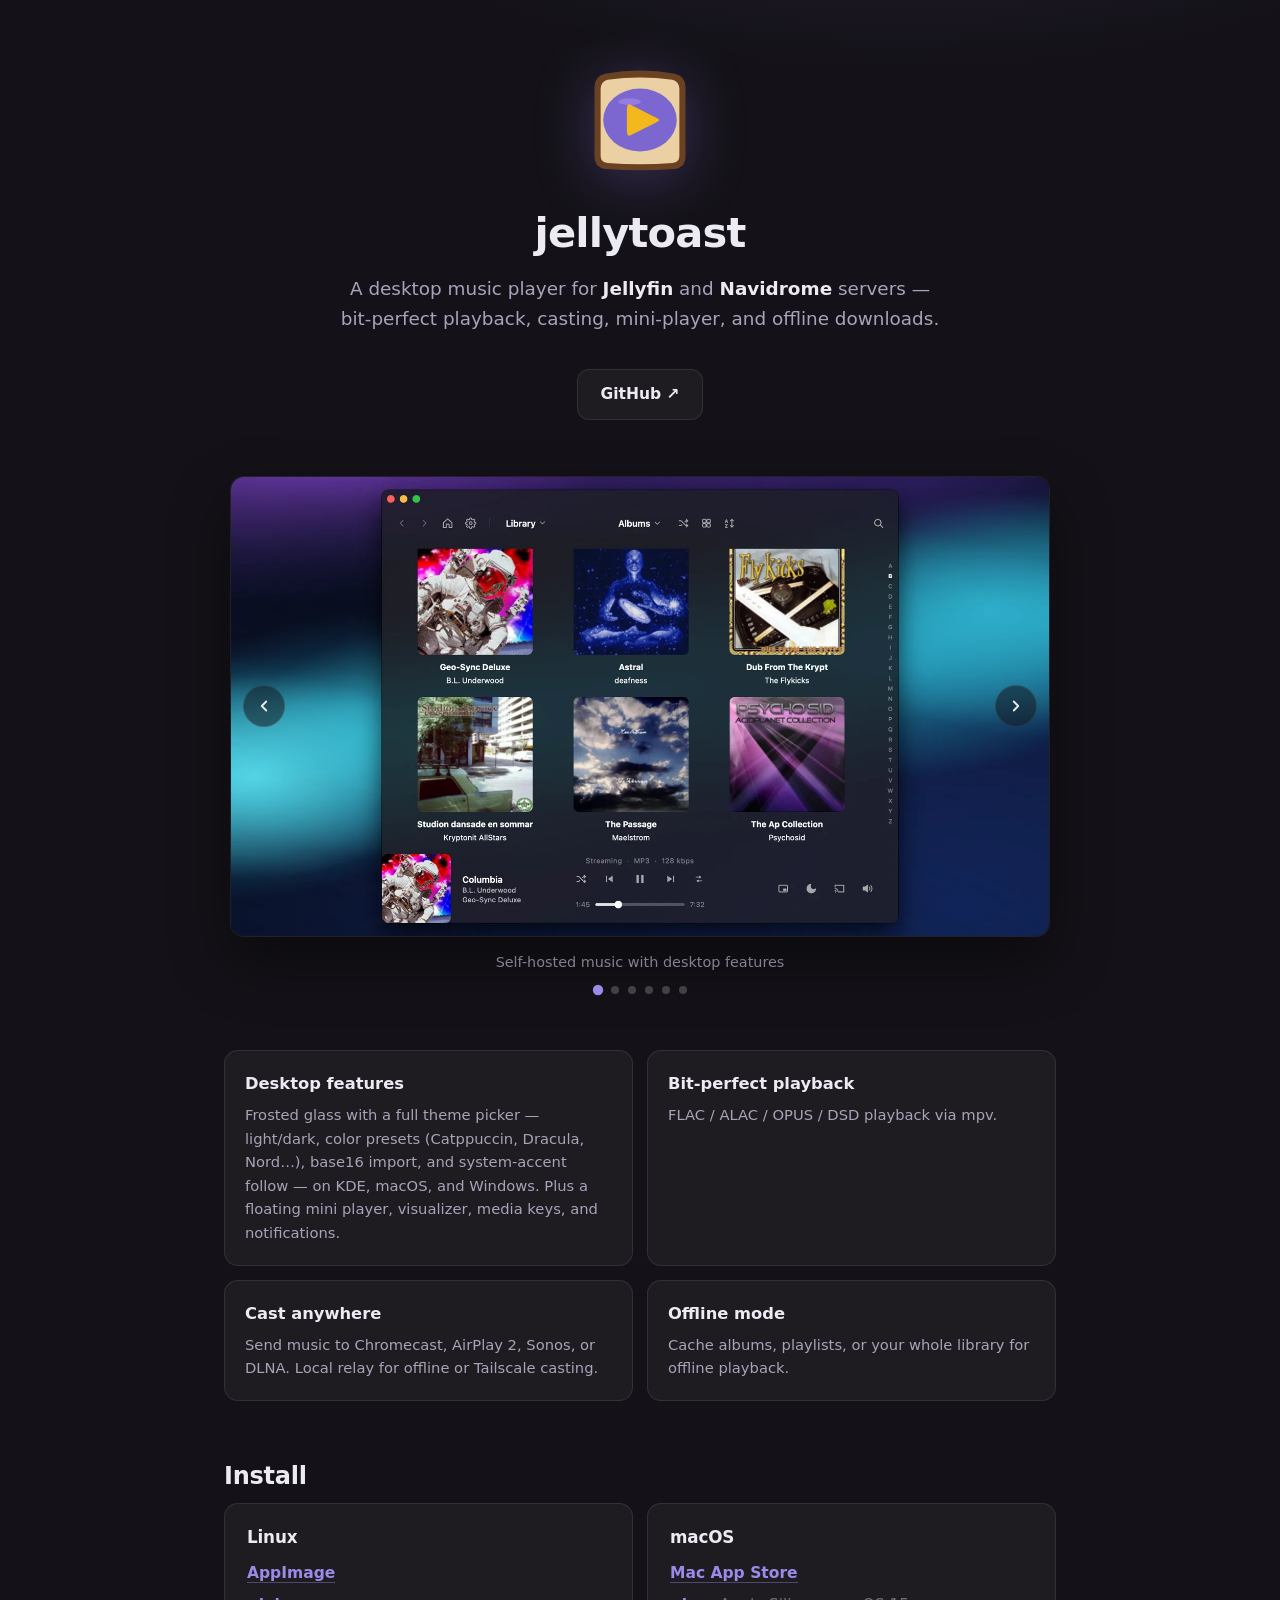
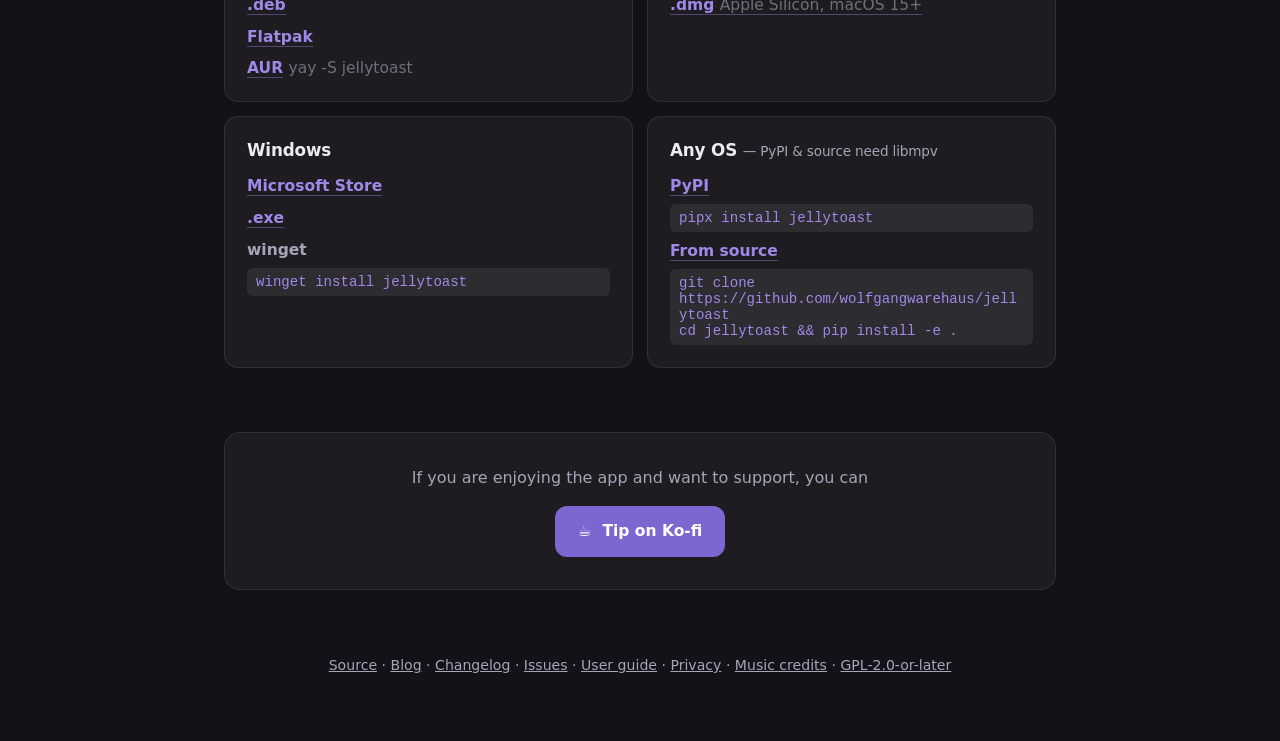
==== commit e2b3c423: "jellytoast install: macOS .dmg is Apple Silicon only from 0.2.3" ====
--- a/jellytoast/index.html
+++ b/jellytoast/index.html
@@ -201,7 +201,7 @@
       <div class="icard">
         <h3>macOS</h3>
         <p class="irow"><a href="https://apps.apple.com/app/id6784370624">Mac App Store</a></p>
-        <p class="irow"><a id="dl-dmg" href="https://github.com/wolfgangwarehaus/jellytoast/releases/latest">.dmg <span class="muted">universal — Apple Silicon + Intel, macOS 15+</span></a></p>
+        <p class="irow"><a id="dl-dmg" href="https://github.com/wolfgangwarehaus/jellytoast/releases/latest">.dmg <span class="muted">Apple Silicon, macOS 15+</span></a></p>
       </div>
       <div class="icard">
         <h3>Windows</h3>
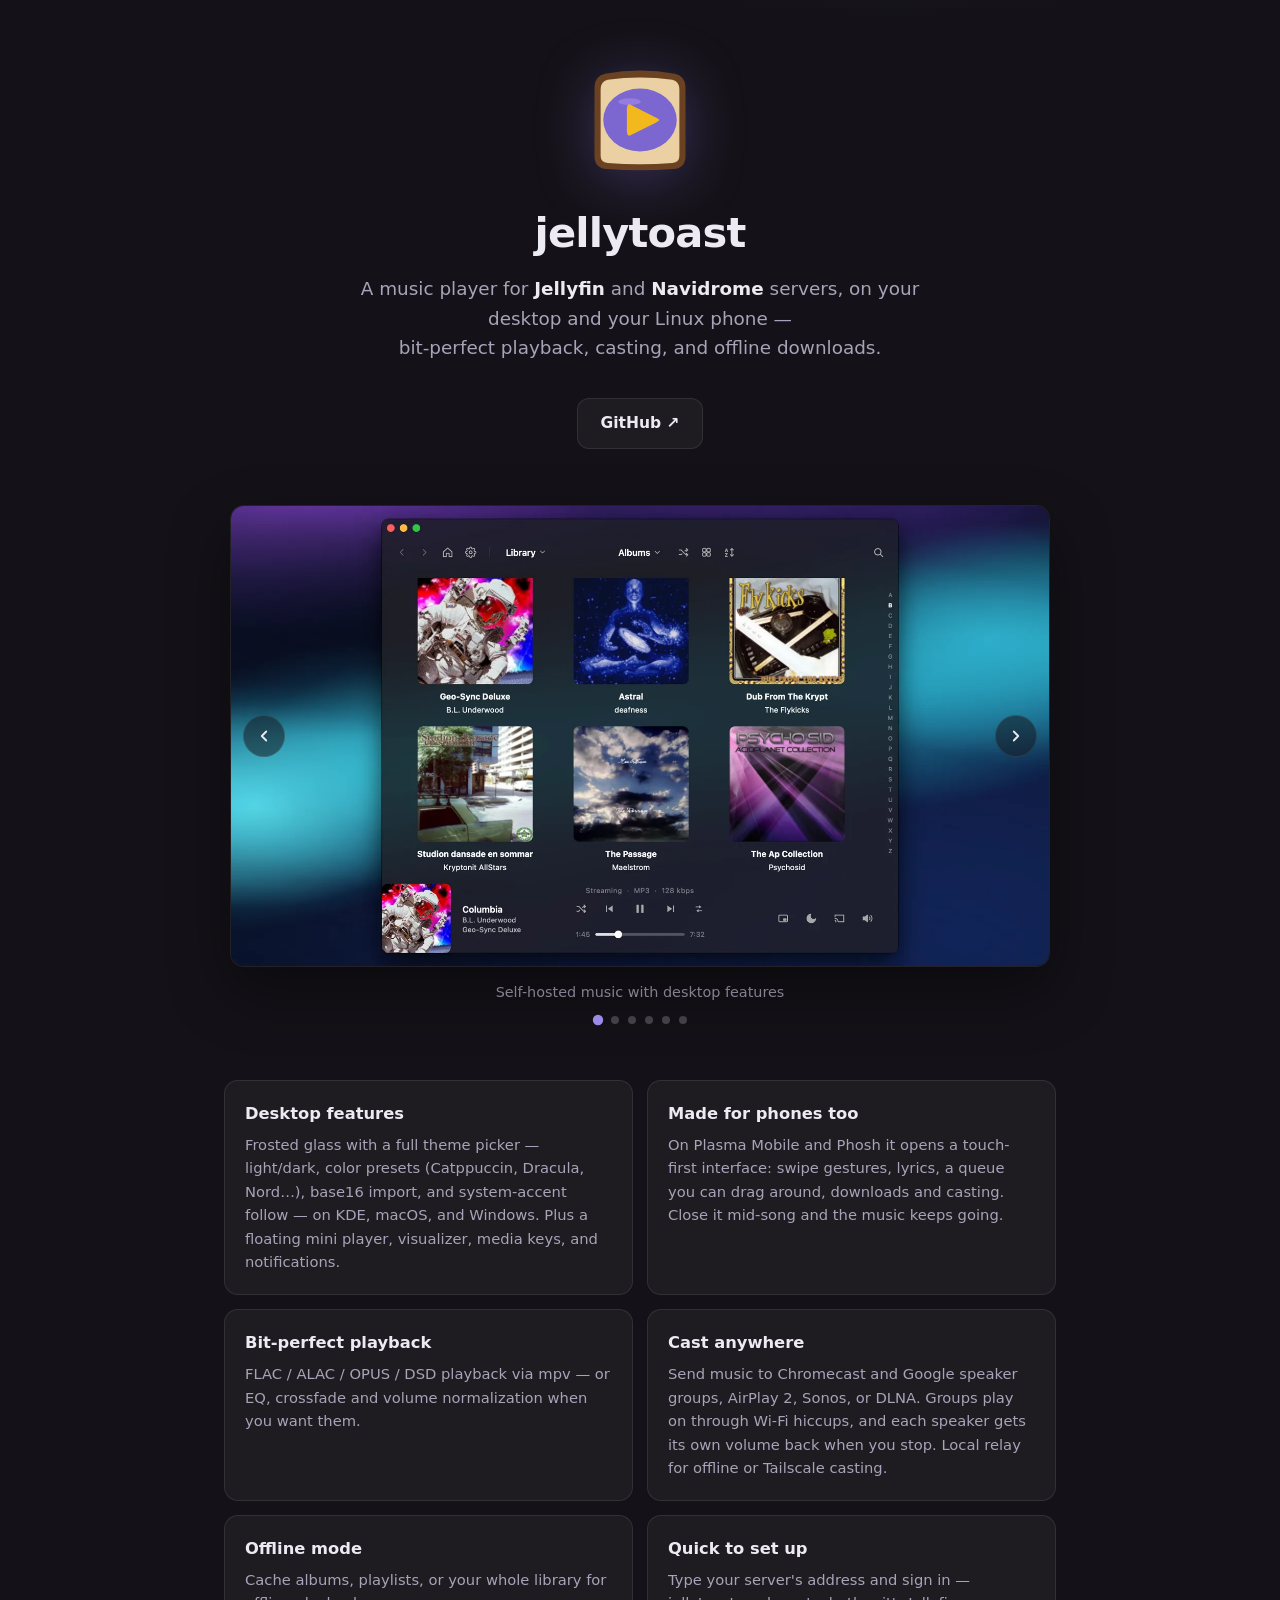
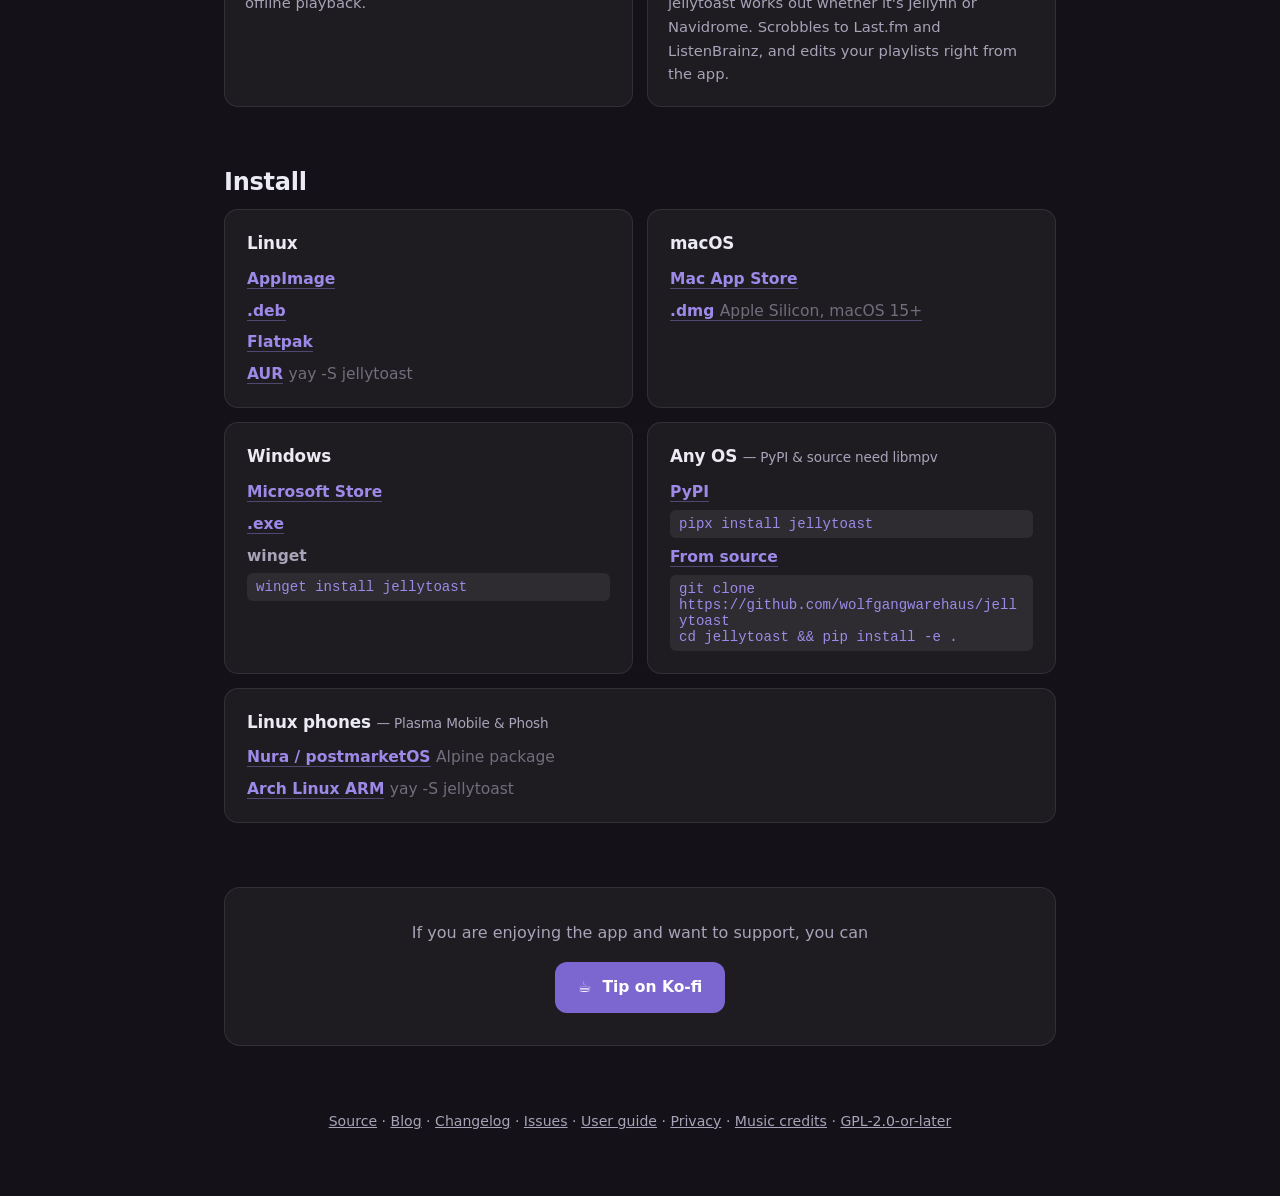
==== commit 1cfc54b4: "jellytoast: 0.2.4 — phone interface, Linux phones install card, refreshed features" ====
--- a/jellytoast/index.html
+++ b/jellytoast/index.html
@@ -3,10 +3,10 @@
 <head>
 <meta charset="utf-8">
 <meta name="viewport" content="width=device-width, initial-scale=1">
-<title>jellytoast — a desktop music player for Jellyfin and Navidrome servers</title>
-<meta name="description" content="A desktop music player for Jellyfin and Navidrome servers. Bit-perfect playback, casting, mini-player, offline downloads. Linux &amp; Windows. Free &amp; open source.">
+<title>jellytoast — a music player for Jellyfin and Navidrome, on desktop and Linux phones</title>
+<meta name="description" content="A music player for Jellyfin and Navidrome servers on Linux, macOS, Windows and Linux phones. Bit-perfect playback, casting, offline downloads. Free &amp; open source.">
 <meta property="og:title" content="jellytoast">
-<meta property="og:description" content="A desktop music player for Jellyfin and Navidrome servers. Linux &amp; Windows.">
+<meta property="og:description" content="A music player for Jellyfin and Navidrome servers. Linux, macOS, Windows and Linux phones.">
 <meta property="og:type" content="website">
 <meta property="og:url" content="https://wolfgangwarehaus.com/jellytoast/">
 <meta property="og:image" content="https://wolfgangwarehaus.com/jellytoast/now-playing.webp">
@@ -123,6 +123,7 @@
   .icard .note { color: var(--dim); font-weight: 400; font-size: 0.85rem; }
   .icard code { display: block; margin: 5px 0 2px; padding: 6px 9px;
     font-weight: 400; overflow-wrap: anywhere; white-space: pre-wrap; }
+  .icard.wide { grid-column: 1 / -1; }
   @media (max-width: 560px) { .install-grid { grid-template-columns: 1fr; } }
   code {
     background: rgba(255,255,255,0.07); border-radius: 6px; padding: 2px 7px;
@@ -153,9 +154,9 @@
   <header>
     <img src="jellytoast.svg" alt="jellytoast logo — toast with a jelly blob">
     <h1>jellytoast</h1>
-    <p class="tagline">A desktop music player for <b>Jellyfin</b> and
-    <b>Navidrome</b> servers —<br>bit-perfect playback, casting, mini-player,
-    and offline downloads.</p>
+    <p class="tagline">A music player for <b>Jellyfin</b> and
+    <b>Navidrome</b> servers, on your desktop and your Linux phone —<br>bit-perfect
+    playback, casting, and offline downloads.</p>
 
     <div class="dl">
       <a class="btn" href="https://github.com/wolfgangwarehaus/jellytoast">GitHub&nbsp;↗</a>
@@ -180,12 +181,16 @@
   <div class="grid">
     <div class="card"><h3>Desktop features</h3>
       <p>Frosted glass with a full theme picker &mdash; light/dark, color presets (Catppuccin, Dracula, Nord&hellip;), base16 import, and system-accent follow &mdash; on KDE, macOS, and Windows. Plus a floating mini player, visualizer, media keys, and notifications.</p></div>
+    <div class="card"><h3>Made for phones too</h3>
+      <p>On Plasma Mobile and Phosh it opens a touch-first interface: swipe gestures, lyrics, a queue you can drag around, downloads and casting. Close it mid-song and the music keeps going.</p></div>
     <div class="card"><h3>Bit-perfect playback</h3>
-      <p>FLAC / ALAC / OPUS / DSD playback via mpv.</p></div>
+      <p>FLAC / ALAC / OPUS / DSD playback via mpv &mdash; or EQ, crossfade and volume normalization when you want them.</p></div>
     <div class="card"><h3>Cast anywhere</h3>
-      <p>Send music to Chromecast, AirPlay&nbsp;2, Sonos, or DLNA. Local relay for offline or Tailscale casting.</p></div>
+      <p>Send music to Chromecast and Google speaker groups, AirPlay&nbsp;2, Sonos, or DLNA. Groups play on through Wi-Fi hiccups, and each speaker gets its own volume back when you stop. Local relay for offline or Tailscale casting.</p></div>
     <div class="card"><h3>Offline mode</h3>
       <p>Cache albums, playlists, or your whole library for offline playback.</p></div>
+    <div class="card"><h3>Quick to set up</h3>
+      <p>Type your server's address and sign in &mdash; jellytoast works out whether it's Jellyfin or Navidrome. Scrobbles to Last.fm and ListenBrainz, and edits your playlists right from the app.</p></div>
   </div>
 
   <h2>Install</h2>
@@ -217,6 +222,11 @@
         <p class="irow"><a href="https://github.com/wolfgangwarehaus/jellytoast">From source</a></p>
         <code>git clone https://github.com/wolfgangwarehaus/jellytoast
 cd jellytoast &amp;&amp; pip install -e .</code>
+      </div>
+      <div class="icard wide">
+        <h3>Linux phones <span class="note">— Plasma Mobile &amp; Phosh</span></h3>
+        <p class="irow"><a href="https://github.com/wolfgangwarehaus/jellytoast/blob/main/docs/linux-phones.md#nura-formerly-postmarketos-and-alpine">Nura / postmarketOS</a> <span class="muted">Alpine package</span></p>
+        <p class="irow"><a href="https://github.com/wolfgangwarehaus/jellytoast/blob/main/docs/linux-phones.md#arch-linux-arm">Arch Linux ARM</a> <span class="muted">yay -S jellytoast</span></p>
       </div>
     </div>
   </div>
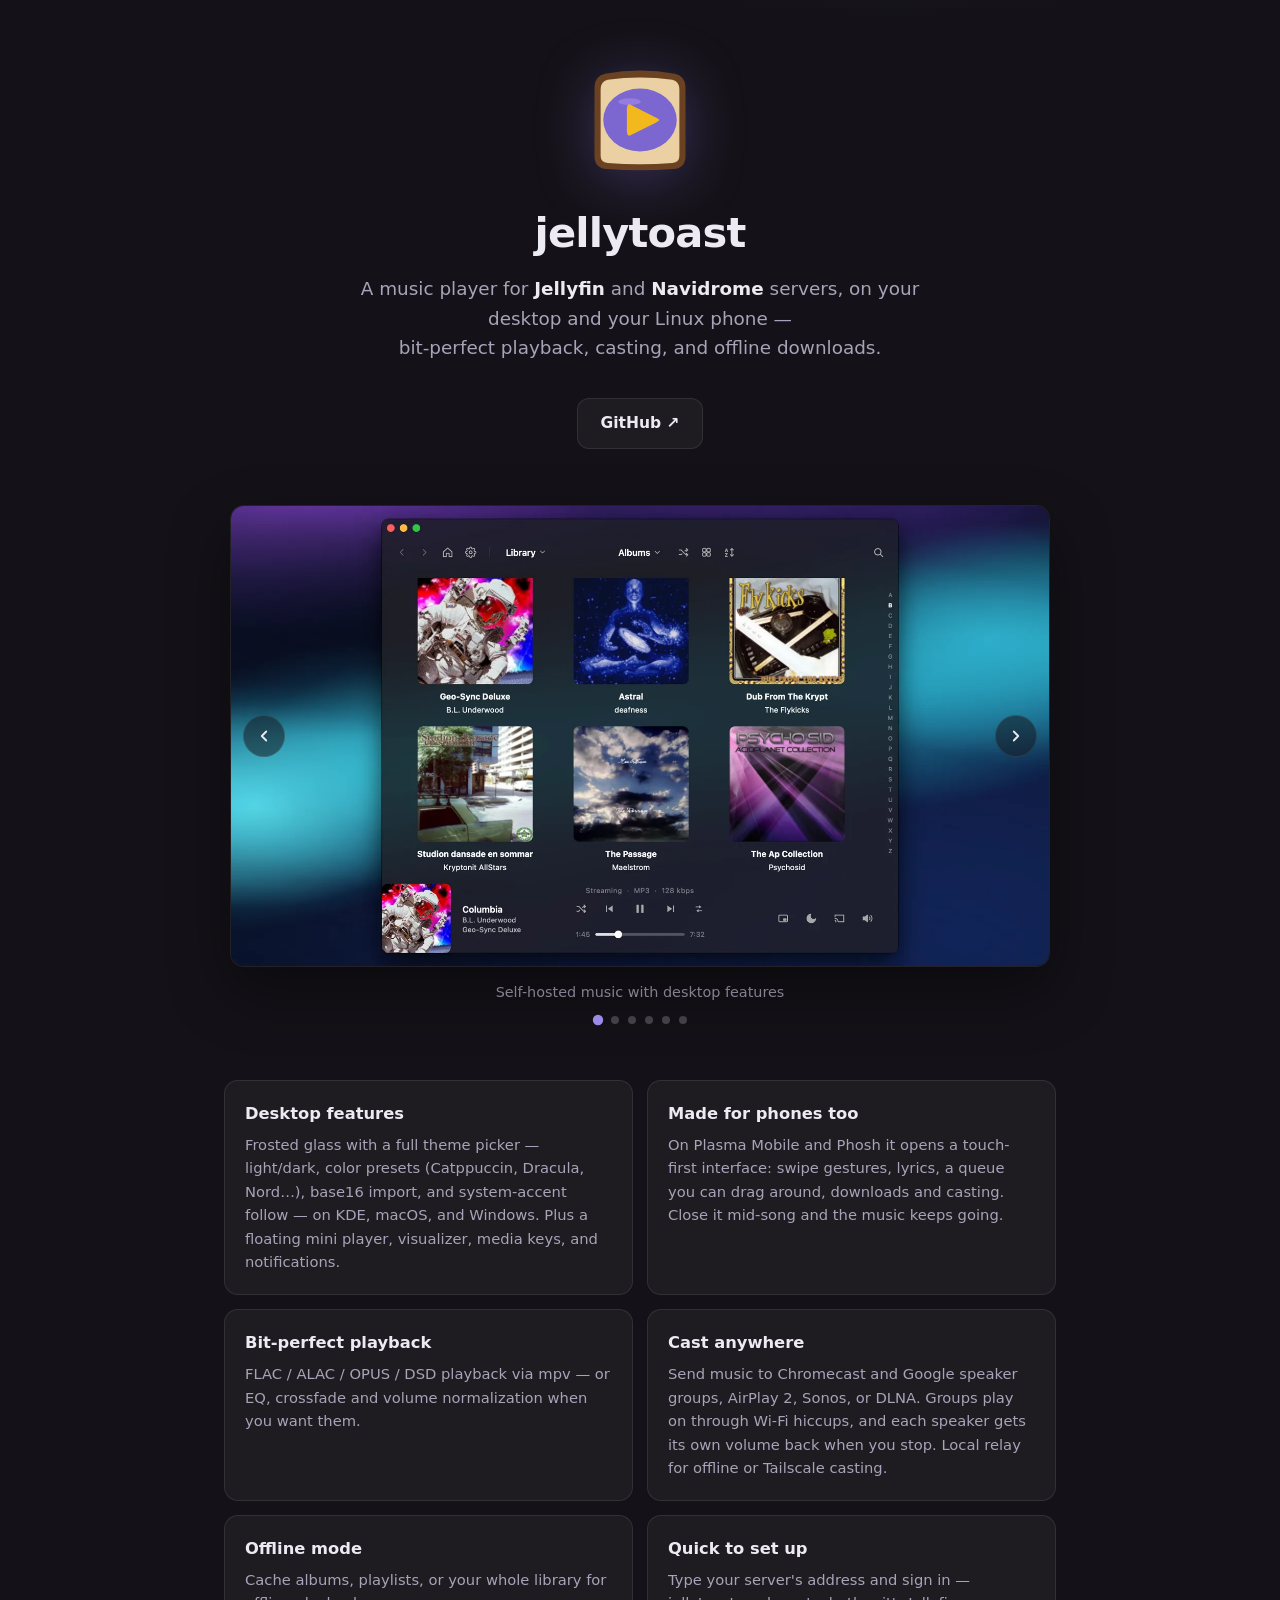
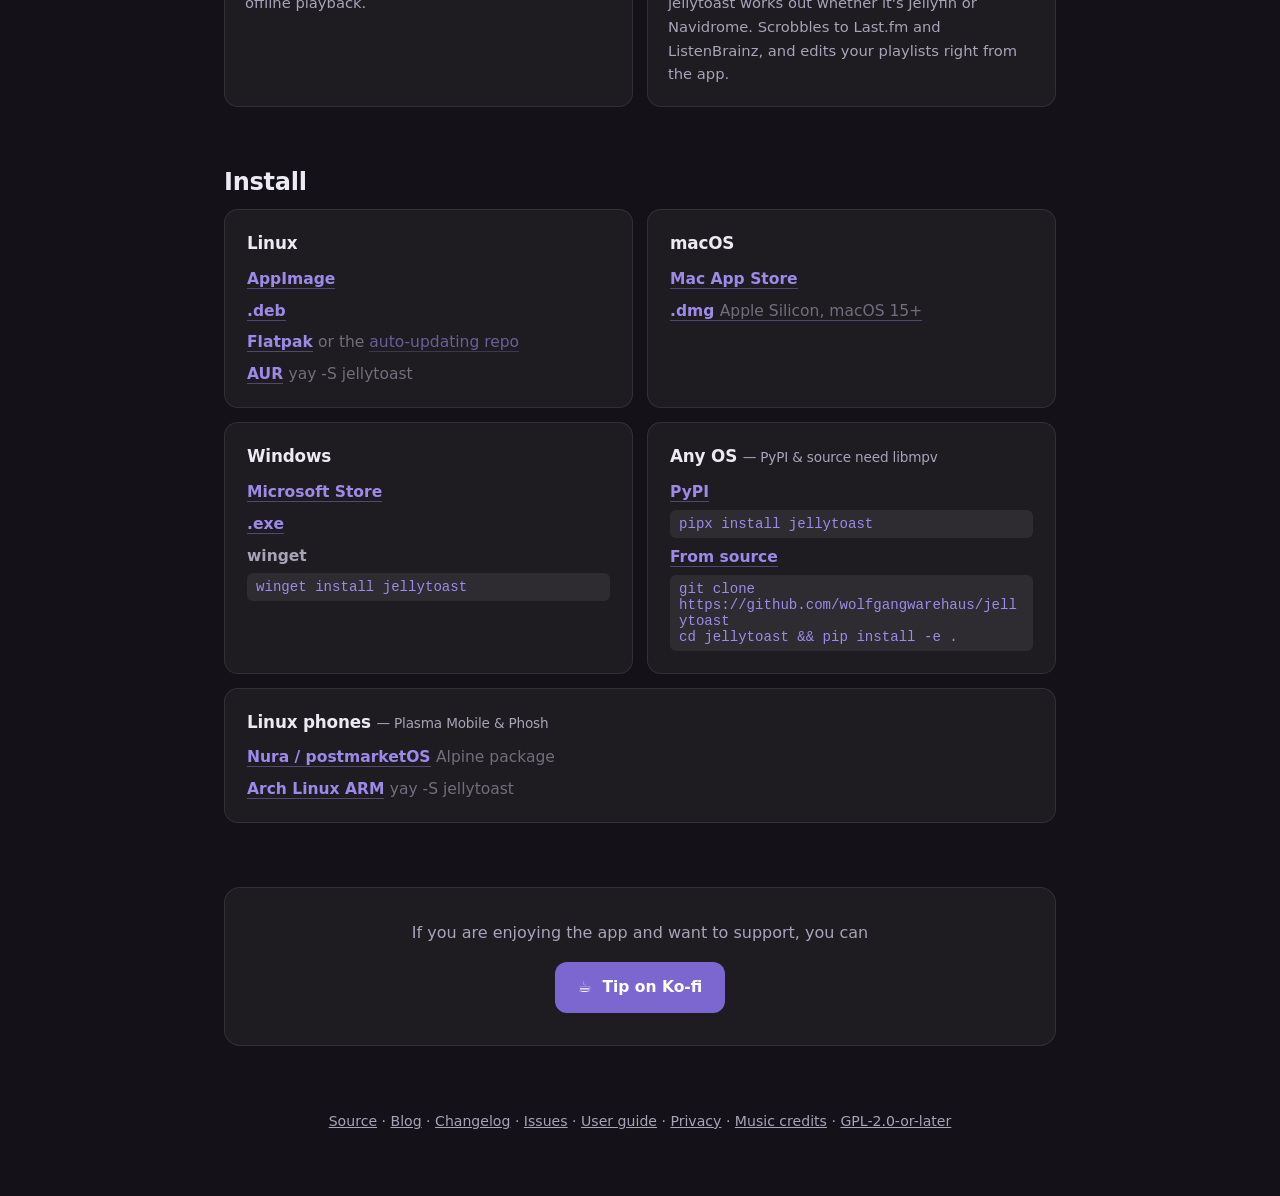
==== commit 84dc1eff: "jellytoast: link the auto-updating Flatpak repo in the Linux install card" ====
--- a/jellytoast/index.html
+++ b/jellytoast/index.html
@@ -200,7 +200,7 @@
         <h3>Linux</h3>
         <p class="irow"><a id="dl-appimage" href="https://github.com/wolfgangwarehaus/jellytoast/releases/latest">AppImage</a></p>
         <p class="irow"><a id="dl-deb2" href="https://github.com/wolfgangwarehaus/jellytoast/releases/latest">.deb</a></p>
-        <p class="irow"><a id="dl-flatpak" href="https://github.com/wolfgangwarehaus/jellytoast/releases/latest">Flatpak</a></p>
+        <p class="irow"><a id="dl-flatpak" href="https://github.com/wolfgangwarehaus/jellytoast/releases/latest">Flatpak</a> <span class="muted">or the <a href="/flatpak/">auto-updating repo</a></span></p>
         <p class="irow"><a href="https://aur.archlinux.org/packages/jellytoast">AUR</a> <span class="muted">yay -S jellytoast</span></p>
       </div>
       <div class="icard">
